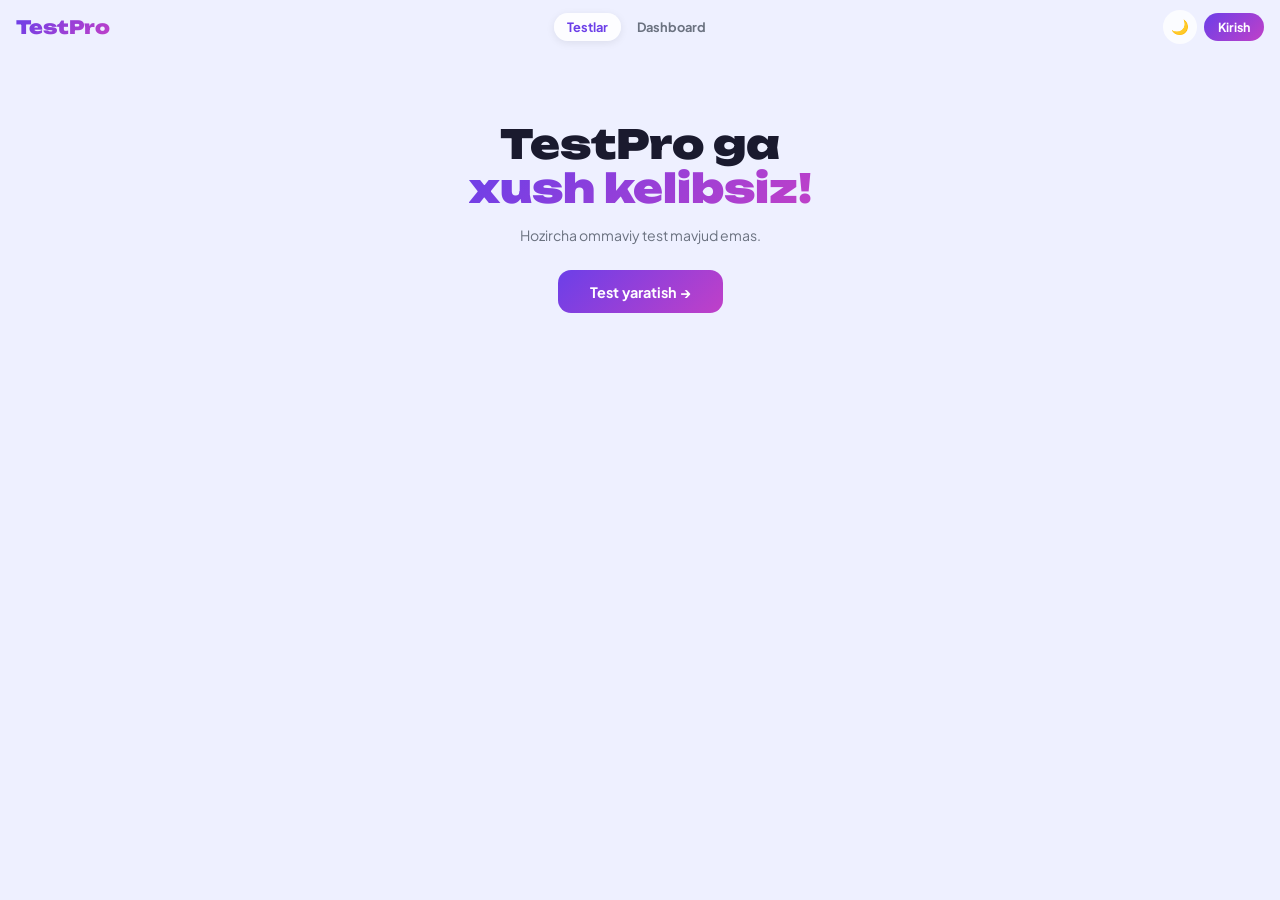
==== index.html @ 563b798b "Add files via upload" ====
<!DOCTYPE html>
<html lang="uz" data-theme="light">
<head>
<meta charset="UTF-8"/>
<meta name="viewport" content="width=device-width,initial-scale=1.0"/>
<title>TestPro</title>
<link href="https://fonts.googleapis.com/css2?family=Plus+Jakarta+Sans:wght@400;500;600;700;800&family=Unbounded:wght@700;800;900&display=swap" rel="stylesheet"/>
<style>
*{box-sizing:border-box;margin:0;padding:0;-webkit-tap-highlight-color:transparent}
html{scroll-behavior:smooth}
:root{--bg:#EEF0FF;--card:#fff;--text:#1a1a2e;--text2:#6b7280;--text3:#9ca3af;
  --acc:#6C3FE8;--acc2:#C040C8;--border:rgba(108,63,232,.1);
  --shadow:0 2px 12px rgba(108,63,232,.08)}
[data-theme=dark]{--bg:#0d0820;--card:#140d28;--text:#e8e0ff;--text2:#9ca3af;--text3:#6b7280;
  --border:rgba(108,63,232,.2);--shadow:0 2px 12px rgba(0,0,0,.3)}
body{font-family:'Plus Jakarta Sans',sans-serif;min-height:100vh;background:var(--bg);color:var(--text);overflow-x:hidden}

/* NAV */
.nav{position:fixed;top:0;left:0;right:0;height:54px;z-index:500;
  display:flex;align-items:center;justify-content:space-between;padding:0 1rem;
  background:var(--bg)}
.logo{font-family:'Unbounded',sans-serif;font-size:1.15rem;font-weight:900;cursor:pointer;
  background:linear-gradient(135deg,var(--acc),var(--acc2));
  -webkit-background-clip:text;-webkit-text-fill-color:transparent;background-clip:text}
.nav-mid{display:flex;align-items:center;gap:.2rem}
.ntab{padding:.4rem .82rem;border-radius:99px;font-size:.8rem;font-weight:700;
  cursor:pointer;border:none;font-family:inherit;background:transparent;
  color:var(--text2);transition:all .2s}
.ntab.on{background:rgba(255,255,255,.9);color:var(--acc);box-shadow:0 2px 8px rgba(0,0,0,.08)}
[data-theme=dark] .ntab.on{background:rgba(255,255,255,.1)}
.nav-r{display:flex;align-items:center;gap:.4rem}
.ibtn{width:34px;height:34px;border-radius:99px;border:none;cursor:pointer;font-size:.9rem;
  background:rgba(255,255,255,.8);display:flex;align-items:center;justify-content:center}
[data-theme=dark] .ibtn{background:rgba(255,255,255,.1)}
.lbtn{padding:.4rem .88rem;border-radius:99px;font-size:.78rem;font-weight:700;
  border:none;cursor:pointer;font-family:inherit;
  background:linear-gradient(135deg,var(--acc),var(--acc2));color:#fff}

/* PAGE */
.page{padding:66px 0 3rem}

/* GROUP */
.grp{margin-bottom:1.8rem}
.grp-hdr{display:flex;align-items:center;justify-content:space-between;padding:0 1rem;margin-bottom:.75rem}
.grp-l{display:flex;align-items:center;gap:.65rem}
.grp-icon{width:46px;height:46px;border-radius:14px;background:rgba(255,255,255,.9);
  box-shadow:0 2px 10px rgba(0,0,0,.07);
  display:flex;align-items:center;justify-content:center;font-size:1.55rem;flex-shrink:0}
[data-theme=dark] .grp-icon{background:rgba(255,255,255,.1)}
.grp-nm{font-size:.94rem;font-weight:800}
.grp-ct{font-size:.72rem;color:var(--text3);font-weight:600;margin-top:.05rem}
.see-all{font-size:.78rem;font-weight:700;color:var(--acc);cursor:pointer;border:none;background:none;font-family:inherit}

/* SCROLL */
.cards-row{display:flex;gap:.75rem;overflow-x:auto;padding:0 1rem .5rem;
  scroll-snap-type:x mandatory;-webkit-overflow-scrolling:touch}
.cards-row::-webkit-scrollbar{display:none}

/* CARD */
.card{min-width:175px;max-width:175px;flex-shrink:0;scroll-snap-align:start;
  background:var(--card);border-radius:18px;padding:.9rem;
  border:1.5px solid var(--border);box-shadow:var(--shadow);
  cursor:pointer;display:flex;flex-direction:column}
.card-icon{width:46px;height:46px;border-radius:13px;background:var(--bg);
  display:flex;align-items:center;justify-content:center;font-size:1.45rem;margin-bottom:.6rem}
.card-title{font-size:.85rem;font-weight:800;margin-bottom:.15rem;
  overflow:hidden;text-overflow:ellipsis;display:-webkit-box;
  -webkit-line-clamp:2;-webkit-box-orient:vertical;line-height:1.35}
.card-author{font-size:.68rem;color:var(--text3);margin-bottom:.45rem;
  overflow:hidden;text-overflow:ellipsis;white-space:nowrap}
.chips{display:flex;gap:.28rem;flex-wrap:wrap;margin-bottom:.6rem}
.ch{display:inline-flex;align-items:center;padding:.15rem .42rem;border-radius:99px;
  font-size:.64rem;font-weight:600;background:rgba(108,63,232,.07);color:var(--acc);
  border:1px solid rgba(108,63,232,.12)}
.card-btn{display:block;width:100%;padding:.6rem;border-radius:11px;border:none;
  cursor:pointer;background:linear-gradient(135deg,var(--acc),var(--acc2));color:#fff;
  font-family:inherit;font-size:.8rem;font-weight:700;margin-top:auto}

/* HERO */
.hero{text-align:center;padding:3.5rem 1.5rem}
.hero-h{font-family:'Unbounded',sans-serif;font-size:clamp(1.6rem,5vw,2.5rem);
  font-weight:900;line-height:1.1;margin-bottom:.85rem}
.hero-h span{background:linear-gradient(135deg,var(--acc),var(--acc2));
  -webkit-background-clip:text;-webkit-text-fill-color:transparent;background-clip:text}
.hero-p{font-size:.88rem;color:var(--text2);max-width:380px;margin:0 auto 1.5rem;line-height:1.6}
.hero-btn{padding:.78rem 2rem;border-radius:13px;border:none;cursor:pointer;
  background:linear-gradient(135deg,var(--acc),var(--acc2));color:#fff;
  font-family:inherit;font-size:.9rem;font-weight:700}

/* CTA */
.cta{margin:1rem 1rem 0;background:linear-gradient(135deg,var(--acc),var(--acc2));
  border-radius:20px;padding:1.5rem;text-align:center}
.cta-h{font-family:'Unbounded',sans-serif;font-size:1.05rem;font-weight:900;color:#fff;margin-bottom:.5rem}
.cta-p{font-size:.78rem;color:rgba(255,255,255,.82);margin-bottom:1rem}
.cta-btn{padding:.65rem 1.6rem;border-radius:11px;border:none;cursor:pointer;
  background:#fff;color:var(--acc);font-weight:800;font-size:.84rem;font-family:inherit}

/* LOADER */
.sp{width:28px;height:28px;border:3px solid rgba(108,63,232,.15);border-top-color:var(--acc);
  border-radius:50%;animation:spin .7s linear infinite;margin:2.5rem auto}
@keyframes spin{to{transform:rotate(360deg)}}
.err{text-align:center;padding:1.5rem;color:#ef4444;font-size:.82rem;line-height:1.6}
</style>
</head>
<body>

<nav class="nav">
  <div class="logo" onclick="goTo('index.html')">TestPro</div>
  <div class="nav-mid">
    <button class="ntab on">Testlar</button>
    <button class="ntab" onclick="goTo('dashboard.html')">Dashboard</button>
  </div>
  <div class="nav-r">
    <button class="ibtn" id="tbtn">🌙</button>
    <button class="lbtn" id="auth-btn" onclick="goTo('login.html')">Kirish</button>
  </div>
</nav>

<div class="page">
  <div id="content"><div class="sp"></div></div>
  <div class="cta" id="cta" style="display:none">
    <div class="cta-h">O'z testingizni yarating!</div>
    <p class="cta-p">Bir necha daqiqada professional test yarating va do'stlaringiz bilan ulashing</p>
    <button class="cta-btn" onclick="goTo('login.html')">Boshlash →</button>
  </div>
</div>

<script src="js/api.js"></script>
<script>
/* Theme */
const TH={
  get(){return localStorage.getItem('tp_theme')||(matchMedia('(prefers-color-scheme:dark)').matches?'dark':'light')},
  set(t){document.documentElement.setAttribute('data-theme',t);localStorage.setItem('tp_theme',t);
    const b=document.getElementById('tbtn');if(b)b.textContent=t==='dark'?'☀️':'🌙'},
  toggle(){this.set(this.get()==='dark'?'light':'dark')}
};
TH.set(TH.get());
document.getElementById('tbtn').onclick=()=>TH.toggle();

/* Auth */
AuthHelpers.getCurrentUser().then(u=>{
  if(u){const b=document.getElementById('auth-btn');b.textContent='Dashboard';b.onclick=()=>goTo('dashboard.html');}
}).catch(()=>{});

const ICON={
  'Ingliz tili':'🇬🇧','english':'🇬🇧',
  'Koreys tili':'🇰🇷','korean':'🇰🇷',
  'Rus tili':'🇷🇺','russian':'🇷🇺',
  'Turk tili':'🇹🇷','turkish':'🇹🇷',
  'Matematika':'🧮','math':'🧮',
  'IT':'💻','it':'💻',
  'Fan':'🔬','science':'🔬',
  'Din':'📖','religion':'📖',
  'Morphy':'♟️',
  'other':'📚'
};

function esc(s){return String(s||'').replace(/&/g,'&amp;').replace(/</g,'&lt;').replace(/>/g,'&gt;');}

(async()=>{
  const wrap = document.getElementById('content');
  try {
    const tests = await DB.getPublicTests();
    const pub = (tests||[]).filter(t => t.visibility === 'public');

    if(!pub.length){
      wrap.innerHTML = `<div class="hero">
        <div class="hero-h">TestPro ga<br/><span>xush kelibsiz!</span></div>
        <p class="hero-p">Hozircha ommaviy test mavjud emas.</p>
        <button class="hero-btn" onclick="goTo('login.html')">Test yaratish →</button>
      </div>`;
      return;
    }

    /* Kategoriya bo'yicha guruhlash */
    const grps = {};
    pub.forEach(t => {
      const k = t.category || t.subject || 'other';
      if(!grps[k]) grps[k] = [];
      grps[k].push(t);
    });

    wrap.innerHTML = '';

    Object.entries(grps).forEach(([subj, arr]) => {
      const icon = ICON[subj] || '📚';

      /* Guruh wrapper */
      const g = document.createElement('div');
      g.className = 'grp';

      /* Header */
      const hdr = document.createElement('div');
      hdr.className = 'grp-hdr';
      hdr.innerHTML = `
        <div class="grp-l">
          <div class="grp-icon">${icon}</div>
          <div>
            <div class="grp-nm">${esc(subj)}</div>
            <div class="grp-ct">${arr.length} ta test</div>
          </div>
        </div>`;
      g.appendChild(hdr);

      /* Cards row */
      const row = document.createElement('div');
      row.className = 'cards-row';

      arr.forEach(t => {
        const c = document.createElement('div');
        c.className = 'card';
        c.onclick = () => goTo('test.html?id=' + (t.id || t.test_id));
        c.innerHTML = `
          <div class="card-icon">${icon}</div>
          <div class="card-title">${esc(t.title)}</div>
          <div class="card-author">${esc(t.creator_name || t.authorName || 'Anonim')}</div>
          <div class="chips">
            <span class="ch">📝 ${t.question_count || 0}</span>
            <span class="ch">👁 ${t.solve_count || 0}</span>
            ${t.time_limit ? `<span class="ch">⏱ ${t.time_limit}daq</span>` : ''}
            ${t.avg_score ? `<span class="ch">⭐${Math.round(t.avg_score)}%</span>` : ''}
          </div>
          <button class="card-btn">Boshlash →</button>`;
        row.appendChild(c);
      });

      g.appendChild(row);
      wrap.appendChild(g);
    });

    document.getElementById('cta').style.display = 'block';

  } catch(e) {
    console.error(e);
    wrap.innerHTML = `<div class="err">❌ Xatolik: ${e.message}</div>`;
  }
})();
</script>
</body>
</html>
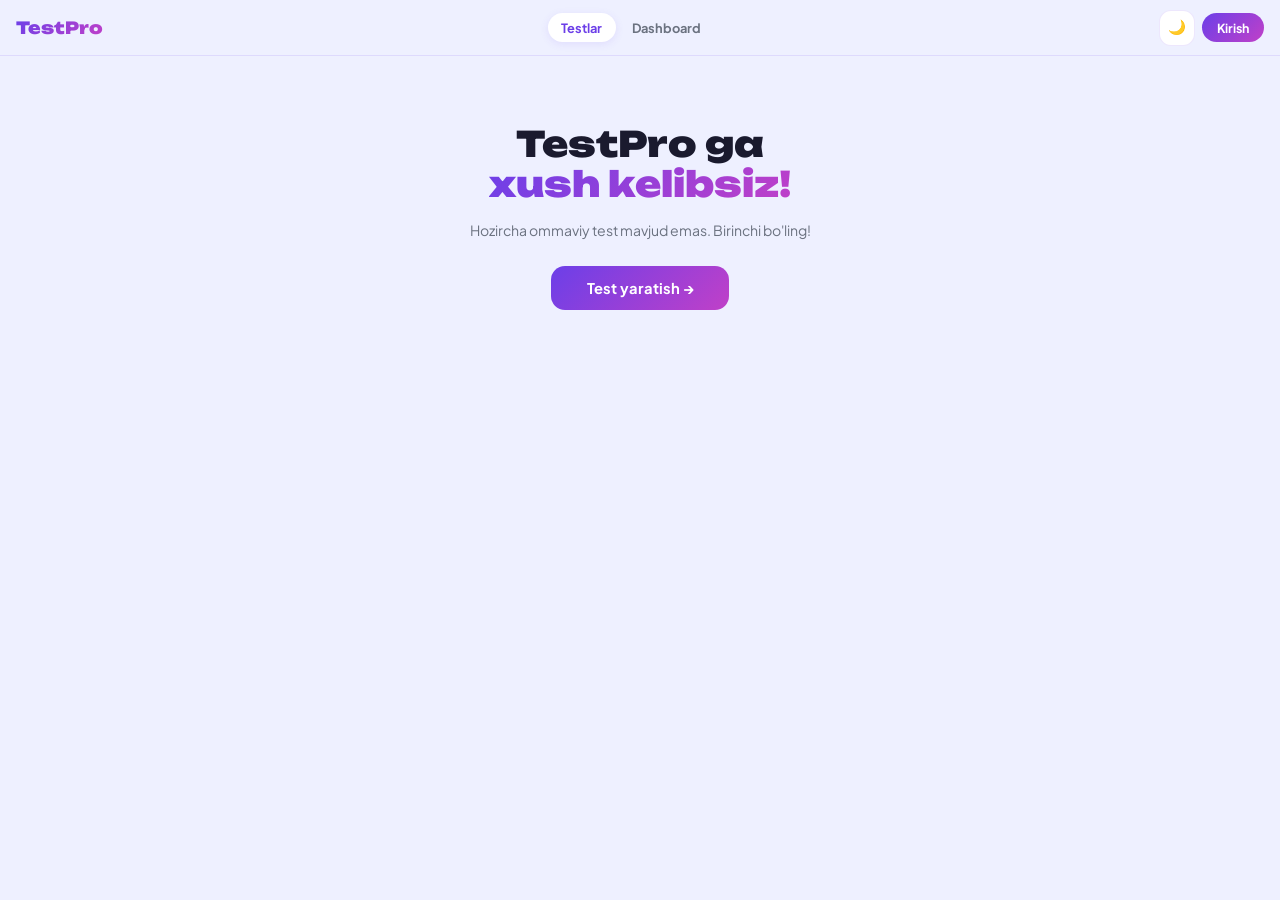
==== commit 9ffdb56f: "Add files via upload" ====
--- a/index.html
+++ b/index.html
@@ -8,98 +8,128 @@
 <style>
 *{box-sizing:border-box;margin:0;padding:0;-webkit-tap-highlight-color:transparent}
 html{scroll-behavior:smooth}
-:root{--bg:#EEF0FF;--card:#fff;--text:#1a1a2e;--text2:#6b7280;--text3:#9ca3af;
-  --acc:#6C3FE8;--acc2:#C040C8;--border:rgba(108,63,232,.1);
-  --shadow:0 2px 12px rgba(108,63,232,.08)}
-[data-theme=dark]{--bg:#0d0820;--card:#140d28;--text:#e8e0ff;--text2:#9ca3af;--text3:#6b7280;
-  --border:rgba(108,63,232,.2);--shadow:0 2px 12px rgba(0,0,0,.3)}
+:root{
+  --bg:#EEF0FF;--card:#fff;--text:#1a1a2e;--text2:#6b7280;--text3:#9ca3af;
+  --acc:#6C3FE8;--acc2:#C040C8;--border:rgba(108,63,232,.12);
+  --green:#059669;--red:#ef4444;
+  --shadow:0 4px 20px rgba(108,63,232,.07)
+}
+[data-theme=dark]{
+  --bg:#0d0820;--card:#140d28;--text:#e8e0ff;--text2:#9ca3af;--text3:#6b7280;
+  --border:rgba(108,63,232,.22);--shadow:0 4px 20px rgba(0,0,0,.3)
+}
 body{font-family:'Plus Jakarta Sans',sans-serif;min-height:100vh;background:var(--bg);color:var(--text);overflow-x:hidden}
 
 /* NAV */
-.nav{position:fixed;top:0;left:0;right:0;height:54px;z-index:500;
+.nav{position:fixed;top:0;left:0;right:0;height:56px;z-index:500;
   display:flex;align-items:center;justify-content:space-between;padding:0 1rem;
-  background:var(--bg)}
-.logo{font-family:'Unbounded',sans-serif;font-size:1.15rem;font-weight:900;cursor:pointer;
+  background:var(--bg);border-bottom:1px solid var(--border);backdrop-filter:blur(10px)}
+.logo{font-family:'Unbounded',sans-serif;font-size:1.05rem;font-weight:900;cursor:pointer;
   background:linear-gradient(135deg,var(--acc),var(--acc2));
   -webkit-background-clip:text;-webkit-text-fill-color:transparent;background-clip:text}
 .nav-mid{display:flex;align-items:center;gap:.2rem}
-.ntab{padding:.4rem .82rem;border-radius:99px;font-size:.8rem;font-weight:700;
+.ntab{padding:.38rem .82rem;border-radius:99px;font-size:.8rem;font-weight:700;
   cursor:pointer;border:none;font-family:inherit;background:transparent;
   color:var(--text2);transition:all .2s}
-.ntab.on{background:rgba(255,255,255,.9);color:var(--acc);box-shadow:0 2px 8px rgba(0,0,0,.08)}
-[data-theme=dark] .ntab.on{background:rgba(255,255,255,.1)}
+.ntab.on{background:var(--card);color:var(--acc);box-shadow:0 2px 8px rgba(108,63,232,.1)}
+[data-theme=dark] .ntab.on{background:rgba(255,255,255,.08)}
 .nav-r{display:flex;align-items:center;gap:.4rem}
-.ibtn{width:34px;height:34px;border-radius:99px;border:none;cursor:pointer;font-size:.9rem;
-  background:rgba(255,255,255,.8);display:flex;align-items:center;justify-content:center}
-[data-theme=dark] .ibtn{background:rgba(255,255,255,.1)}
-.lbtn{padding:.4rem .88rem;border-radius:99px;font-size:.78rem;font-weight:700;
+.ibtn{width:36px;height:36px;border-radius:12px;border:1.5px solid var(--border);cursor:pointer;
+  font-size:.9rem;background:var(--card);display:flex;align-items:center;justify-content:center;
+  color:var(--text);transition:all .2s}
+.ibtn:hover{border-color:rgba(108,63,232,.4);background:rgba(108,63,232,.05)}
+.lbtn{padding:.4rem .95rem;border-radius:99px;font-size:.78rem;font-weight:700;
   border:none;cursor:pointer;font-family:inherit;
-  background:linear-gradient(135deg,var(--acc),var(--acc2));color:#fff}
+  background:linear-gradient(135deg,var(--acc),var(--acc2));color:#fff;transition:all .2s}
+.lbtn:hover{transform:translateY(-1px);box-shadow:0 4px 14px rgba(108,63,232,.35)}
 
 /* PAGE */
-.page{padding:66px 0 3rem}
-
-/* GROUP */
-.grp{margin-bottom:1.8rem}
-.grp-hdr{display:flex;align-items:center;justify-content:space-between;padding:0 1rem;margin-bottom:.75rem}
+.page{padding:68px 0 3rem}
+
+/* SUBJECT GROUP */
+.grp{margin-bottom:2rem}
+.grp-hdr{display:flex;align-items:center;justify-content:space-between;padding:0 1rem;margin-bottom:.85rem}
 .grp-l{display:flex;align-items:center;gap:.65rem}
-.grp-icon{width:46px;height:46px;border-radius:14px;background:rgba(255,255,255,.9);
-  box-shadow:0 2px 10px rgba(0,0,0,.07);
-  display:flex;align-items:center;justify-content:center;font-size:1.55rem;flex-shrink:0}
-[data-theme=dark] .grp-icon{background:rgba(255,255,255,.1)}
-.grp-nm{font-size:.94rem;font-weight:800}
+.grp-icon{width:46px;height:46px;border-radius:14px;background:var(--card);
+  box-shadow:var(--shadow);border:1px solid var(--border);
+  display:flex;align-items:center;justify-content:center;font-size:1.5rem;flex-shrink:0}
+.grp-nm{font-size:.95rem;font-weight:800;color:var(--text)}
 .grp-ct{font-size:.72rem;color:var(--text3);font-weight:600;margin-top:.05rem}
-.see-all{font-size:.78rem;font-weight:700;color:var(--acc);cursor:pointer;border:none;background:none;font-family:inherit}
+.see-all{font-size:.78rem;font-weight:700;color:var(--acc);cursor:pointer;border:none;
+  background:rgba(108,63,232,.07);border-radius:99px;padding:.32rem .75rem;
+  font-family:inherit;white-space:nowrap;border:1px solid rgba(108,63,232,.14);transition:all .2s}
+.see-all:hover{background:rgba(108,63,232,.14)}
 
 /* SCROLL */
-.cards-row{display:flex;gap:.75rem;overflow-x:auto;padding:0 1rem .5rem;
+.scroll{display:flex;gap:.75rem;overflow-x:auto;padding:0 1rem .75rem;
   scroll-snap-type:x mandatory;-webkit-overflow-scrolling:touch}
-.cards-row::-webkit-scrollbar{display:none}
+.scroll::-webkit-scrollbar{display:none}
 
 /* CARD */
-.card{min-width:175px;max-width:175px;flex-shrink:0;scroll-snap-align:start;
-  background:var(--card);border-radius:18px;padding:.9rem;
-  border:1.5px solid var(--border);box-shadow:var(--shadow);
-  cursor:pointer;display:flex;flex-direction:column}
-.card-icon{width:46px;height:46px;border-radius:13px;background:var(--bg);
-  display:flex;align-items:center;justify-content:center;font-size:1.45rem;margin-bottom:.6rem}
-.card-title{font-size:.85rem;font-weight:800;margin-bottom:.15rem;
+.card{min-width:172px;max-width:172px;flex-shrink:0;scroll-snap-align:start;
+  background:var(--card);border-radius:20px;padding:1rem;
+  border:1px solid var(--border);box-shadow:var(--shadow);
+  cursor:pointer;transition:transform .2s,box-shadow .2s;display:flex;flex-direction:column}
+.card:hover{transform:translateY(-3px);box-shadow:0 10px 28px rgba(108,63,232,.15)}
+.card-icon{width:44px;height:44px;border-radius:12px;background:rgba(108,63,232,.08);
+  display:flex;align-items:center;justify-content:center;font-size:1.4rem;margin-bottom:.65rem}
+.card-title{font-size:.86rem;font-weight:800;color:var(--text);margin-bottom:.15rem;
   overflow:hidden;text-overflow:ellipsis;display:-webkit-box;
-  -webkit-line-clamp:2;-webkit-box-orient:vertical;line-height:1.35}
-.card-author{font-size:.68rem;color:var(--text3);margin-bottom:.45rem;
+  -webkit-line-clamp:2;-webkit-box-orient:vertical;line-height:1.4;flex:1}
+.card-author{font-size:.68rem;color:var(--text3);margin-bottom:.5rem;
   overflow:hidden;text-overflow:ellipsis;white-space:nowrap}
-.chips{display:flex;gap:.28rem;flex-wrap:wrap;margin-bottom:.6rem}
-.ch{display:inline-flex;align-items:center;padding:.15rem .42rem;border-radius:99px;
-  font-size:.64rem;font-weight:600;background:rgba(108,63,232,.07);color:var(--acc);
-  border:1px solid rgba(108,63,232,.12)}
-.card-btn{display:block;width:100%;padding:.6rem;border-radius:11px;border:none;
+.chips{display:flex;gap:.28rem;flex-wrap:wrap;margin-bottom:.65rem}
+.ch{display:inline-flex;align-items:center;gap:.22rem;padding:.22rem .48rem;border-radius:99px;
+  font-size:.66rem;font-weight:700;background:rgba(108,63,232,.08);color:var(--acc);
+  border:1px solid rgba(108,63,232,.14)}
+.card-btn{display:block;width:100%;padding:.62rem;border-radius:12px;border:none;
   cursor:pointer;background:linear-gradient(135deg,var(--acc),var(--acc2));color:#fff;
-  font-family:inherit;font-size:.8rem;font-weight:700;margin-top:auto}
+  font-family:inherit;font-size:.82rem;font-weight:700;text-align:center;
+  transition:all .2s;margin-top:auto}
+.card-btn:hover{box-shadow:0 4px 14px rgba(108,63,232,.35)}
 
 /* HERO */
 .hero{text-align:center;padding:3.5rem 1.5rem}
-.hero-h{font-family:'Unbounded',sans-serif;font-size:clamp(1.6rem,5vw,2.5rem);
-  font-weight:900;line-height:1.1;margin-bottom:.85rem}
+.hero-h{font-family:'Unbounded',sans-serif;font-size:clamp(1.5rem,5vw,2.2rem);
+  font-weight:900;line-height:1.15;margin-bottom:.85rem}
 .hero-h span{background:linear-gradient(135deg,var(--acc),var(--acc2));
   -webkit-background-clip:text;-webkit-text-fill-color:transparent;background-clip:text}
-.hero-p{font-size:.88rem;color:var(--text2);max-width:380px;margin:0 auto 1.5rem;line-height:1.6}
-.hero-btn{padding:.78rem 2rem;border-radius:13px;border:none;cursor:pointer;
+.hero-p{font-size:.88rem;color:var(--text2);max-width:360px;margin:0 auto 1.5rem;line-height:1.65}
+.hero-btn{padding:.82rem 2.2rem;border-radius:14px;border:none;cursor:pointer;
   background:linear-gradient(135deg,var(--acc),var(--acc2));color:#fff;
-  font-family:inherit;font-size:.9rem;font-weight:700}
-
-/* CTA */
-.cta{margin:1rem 1rem 0;background:linear-gradient(135deg,var(--acc),var(--acc2));
+  font-family:inherit;font-size:.92rem;font-weight:700;transition:all .22s}
+.hero-btn:hover{transform:translateY(-2px);box-shadow:0 8px 24px rgba(108,63,232,.35)}
+
+/* CTA BANNER */
+.cta{margin:0 1rem 1rem;background:linear-gradient(135deg,var(--acc),var(--acc2));
   border-radius:20px;padding:1.5rem;text-align:center}
-.cta-h{font-family:'Unbounded',sans-serif;font-size:1.05rem;font-weight:900;color:#fff;margin-bottom:.5rem}
-.cta-p{font-size:.78rem;color:rgba(255,255,255,.82);margin-bottom:1rem}
-.cta-btn{padding:.65rem 1.6rem;border-radius:11px;border:none;cursor:pointer;
-  background:#fff;color:var(--acc);font-weight:800;font-size:.84rem;font-family:inherit}
+.cta-h{font-family:'Unbounded',sans-serif;font-size:1rem;font-weight:900;color:#fff;margin-bottom:.45rem}
+.cta-p{font-size:.78rem;color:rgba(255,255,255,.82);margin-bottom:1rem;line-height:1.55}
+.cta-btn{padding:.65rem 1.75rem;border-radius:11px;border:none;cursor:pointer;
+  background:#fff;color:var(--acc);font-weight:800;font-size:.85rem;font-family:inherit;transition:all .2s}
+.cta-btn:hover{transform:translateY(-1px);box-shadow:0 5px 16px rgba(0,0,0,.2)}
+
+/* ALL TESTS VIEW */
+.all-wrap{padding:0 1rem}
+.all-hdr{display:flex;align-items:center;gap:.75rem;margin-bottom:1.25rem}
+.back-btn{width:36px;height:36px;border-radius:12px;border:1.5px solid var(--border);
+  cursor:pointer;background:var(--card);display:flex;align-items:center;justify-content:center;
+  font-size:1rem;color:var(--text);flex-shrink:0;transition:all .2s}
+.back-btn:hover{border-color:rgba(108,63,232,.4);color:var(--acc)}
+.all-title{font-family:'Unbounded',sans-serif;font-size:.95rem;font-weight:900}
+.all-grid{display:grid;grid-template-columns:1fr 1fr;gap:.75rem}
+@media(min-width:480px){.all-grid{grid-template-columns:repeat(3,1fr)}}
+.all-card{background:var(--card);border-radius:18px;padding:.95rem;
+  border:1px solid var(--border);box-shadow:var(--shadow);
+  cursor:pointer;transition:transform .2s,box-shadow .2s;display:flex;flex-direction:column}
+.all-card:hover{transform:translateY(-3px);box-shadow:0 10px 28px rgba(108,63,232,.15)}
 
 /* LOADER */
-.sp{width:28px;height:28px;border:3px solid rgba(108,63,232,.15);border-top-color:var(--acc);
-  border-radius:50%;animation:spin .7s linear infinite;margin:2.5rem auto}
+.sp{width:36px;height:36px;border:3px solid rgba(108,63,232,.15);border-top-color:var(--acc);
+  border-radius:50%;animation:spin .7s linear infinite;margin:3rem auto}
 @keyframes spin{to{transform:rotate(360deg)}}
-.err{text-align:center;padding:1.5rem;color:#ef4444;font-size:.82rem;line-height:1.6}
+.emp{text-align:center;padding:2.5rem 1rem;color:var(--text3);font-size:.85rem}
+.err{text-align:center;padding:2rem;color:var(--red);font-size:.85rem}
 </style>
 </head>
 <body>
@@ -121,7 +151,7 @@
   <div class="cta" id="cta" style="display:none">
     <div class="cta-h">O'z testingizni yarating!</div>
     <p class="cta-p">Bir necha daqiqada professional test yarating va do'stlaringiz bilan ulashing</p>
-    <button class="cta-btn" onclick="goTo('login.html')">Boshlash →</button>
+    <button class="cta-btn" onclick="goTo('create.html')">✏️ Test yaratish →</button>
   </div>
 </div>
 
@@ -142,99 +172,140 @@
   if(u){const b=document.getElementById('auth-btn');b.textContent='Dashboard';b.onclick=()=>goTo('dashboard.html');}
 }).catch(()=>{});
 
+/* Fan + emoji xaritasi — "other" uchun 📚 */
 const ICON={
-  'Ingliz tili':'🇬🇧','english':'🇬🇧',
-  'Koreys tili':'🇰🇷','korean':'🇰🇷',
-  'Rus tili':'🇷🇺','russian':'🇷🇺',
-  'Turk tili':'🇹🇷','turkish':'🇹🇷',
-  'Matematika':'🧮','math':'🧮',
-  'IT':'💻','it':'💻',
-  'Fan':'🔬','science':'🔬',
-  'Din':'📖','religion':'📖',
-  'Morphy':'♟️',
-  'other':'📚'
+  english:'🇬🇧',arabic:'🕌',russian:'🇷🇺',turkish:'🇹🇷',
+  math:'🧮',it:'💻',science:'🔬',religion:'📖',
+  uzbek:'🇺🇿',german:'🇩🇪',french:'🇫🇷',chinese:'🇨🇳',
+  history:'🏛️',geography:'🗺️',biology:'🧬',chemistry:'⚗️',
+  physics:'⚡',law:'⚖️',economics:'💹',literature:'✍️',
+  sport:'⚽',music:'🎵',art:'🎨',medicine:'🩺',other:'📚'
 };
-
-function esc(s){return String(s||'').replace(/&/g,'&amp;').replace(/</g,'&lt;').replace(/>/g,'&gt;');}
-
+function getIcon(subj){
+  if(!subj) return '📚';
+  const k=subj.toLowerCase().replace(/\s+/g,'-');
+  return ICON[k] || ICON[Object.keys(ICON).find(key=>k.includes(key))||'other'] || '📚';
+}
+
+/* State */
+let allPublic=[];
+let currentView='home'; // 'home' | 'subject:{key}'
+
+/* Load */
 (async()=>{
-  const wrap = document.getElementById('content');
-  try {
-    const tests = await DB.getPublicTests();
-    const pub = (tests||[]).filter(t => t.visibility === 'public');
-
-    if(!pub.length){
-      wrap.innerHTML = `<div class="hero">
+  const wrap=document.getElementById('content');
+  try{
+    const tests=await DB.getPublicTests();
+    allPublic=tests.filter(t=>t.visibility==='public'||!t.visibility);
+
+    if(!allPublic.length){
+      wrap.innerHTML=`<div class="hero">
         <div class="hero-h">TestPro ga<br/><span>xush kelibsiz!</span></div>
-        <p class="hero-p">Hozircha ommaviy test mavjud emas.</p>
+        <p class="hero-p">Hozircha ommaviy test mavjud emas. Birinchi bo'ling!</p>
         <button class="hero-btn" onclick="goTo('login.html')">Test yaratish →</button>
       </div>`;
       return;
     }
 
-    /* Kategoriya bo'yicha guruhlash */
-    const grps = {};
-    pub.forEach(t => {
-      const k = t.category || t.subject || 'other';
-      if(!grps[k]) grps[k] = [];
-      grps[k].push(t);
-    });
-
-    wrap.innerHTML = '';
-
-    Object.entries(grps).forEach(([subj, arr]) => {
-      const icon = ICON[subj] || '📚';
-
-      /* Guruh wrapper */
-      const g = document.createElement('div');
-      g.className = 'grp';
-
-      /* Header */
-      const hdr = document.createElement('div');
-      hdr.className = 'grp-hdr';
-      hdr.innerHTML = `
+    renderHome();
+    document.getElementById('cta').style.display='block';
+  }catch(e){
+    console.error(e);
+    wrap.innerHTML=`<div class="err">❌ Yuklanmadi: ${e.message}</div>`;
+  }
+})();
+
+function renderHome(){
+  currentView='home';
+  const wrap=document.getElementById('content');
+  wrap.innerHTML='';
+
+  /* Fanlarga ajrat */
+  const grps={};
+  allPublic.forEach(t=>{
+    const k=(t.subject||t.category||'other').toLowerCase().replace(/\s+/g,'-');
+    if(!grps[k])grps[k]=[];grps[k].push(t);
+  });
+
+  Object.entries(grps).forEach(([subj,arr])=>{
+    const sub=getSubject(subj);
+    const icon=getIcon(subj);
+    const label=sub.label||subj;
+
+    const g=document.createElement('div');
+    g.className='grp';
+    g.innerHTML=`
+      <div class="grp-hdr">
         <div class="grp-l">
           <div class="grp-icon">${icon}</div>
           <div>
-            <div class="grp-nm">${esc(subj)}</div>
+            <div class="grp-nm">${esc(label)}</div>
             <div class="grp-ct">${arr.length} ta test</div>
           </div>
-        </div>`;
-      g.appendChild(hdr);
-
-      /* Cards row */
-      const row = document.createElement('div');
-      row.className = 'cards-row';
-
-      arr.forEach(t => {
-        const c = document.createElement('div');
-        c.className = 'card';
-        c.onclick = () => goTo('test.html?id=' + (t.id || t.test_id));
-        c.innerHTML = `
-          <div class="card-icon">${icon}</div>
-          <div class="card-title">${esc(t.title)}</div>
-          <div class="card-author">${esc(t.creator_name || t.authorName || 'Anonim')}</div>
-          <div class="chips">
-            <span class="ch">📝 ${t.question_count || 0}</span>
-            <span class="ch">👁 ${t.solve_count || 0}</span>
-            ${t.time_limit ? `<span class="ch">⏱ ${t.time_limit}daq</span>` : ''}
-            ${t.avg_score ? `<span class="ch">⭐${Math.round(t.avg_score)}%</span>` : ''}
-          </div>
-          <button class="card-btn">Boshlash →</button>`;
-        row.appendChild(c);
-      });
-
-      g.appendChild(row);
-      wrap.appendChild(g);
+        </div>
+        <button class="see-all" onclick="renderSubject('${subj}')">Barchasini ko'rish →</button>
+      </div>
+      <div class="scroll" id="sc-${subj}"></div>`;
+
+    const scroll=g.querySelector(`#sc-${subj}`);
+    arr.slice(0,8).forEach(t=>{
+      const c=document.createElement('div');
+      c.className='card';
+      c.onclick=()=>goTo('test.html?id='+(t.id||t.test_id));
+      c.innerHTML=`
+        <div class="card-icon">${icon}</div>
+        <div class="card-title">${esc(t.title)}</div>
+        <div class="card-author">${esc(t.creator_name||t.authorName||'Anonim')}</div>
+        <div class="chips">
+          <span class="ch">📝 ${t.question_count||t.questionCount||0}</span>
+          ${t.solve_count?`<span class="ch">👁 ${t.solve_count}</span>`:''}
+          ${(t.time_limit||t.timeLimit)?`<span class="ch">⏱ ${t.time_limit||t.timeLimit}daq</span>`:''}
+          ${t.avg_score?`<span class="ch">⭐${Math.round(t.avg_score)}%</span>`:''}
+        </div>
+        <button class="card-btn">Boshlash →</button>`;
+      scroll.appendChild(c);
     });
-
-    document.getElementById('cta').style.display = 'block';
-
-  } catch(e) {
-    console.error(e);
-    wrap.innerHTML = `<div class="err">❌ Xatolik: ${e.message}</div>`;
-  }
-})();
+    wrap.appendChild(g);
+  });
+}
+
+function renderSubject(subj){
+  currentView='subject:'+subj;
+  const wrap=document.getElementById('content');
+  const arr=allPublic.filter(t=>(t.subject||t.category||'other').toLowerCase().replace(/\s+/g,'-')===subj);
+  const sub=getSubject(subj);
+  const icon=getIcon(subj);
+  const label=sub.label||subj;
+
+  wrap.innerHTML=`
+    <div class="all-wrap">
+      <div class="all-hdr">
+        <button class="back-btn" onclick="renderHome()">←</button>
+        <div class="grp-icon">${icon}</div>
+        <div>
+          <div class="all-title">${esc(label)}</div>
+          <div style="font-size:.72rem;color:var(--text3);font-weight:600">${arr.length} ta test</div>
+        </div>
+      </div>
+      <div class="all-grid" id="all-grid"></div>
+    </div>`;
+
+  const grid=wrap.querySelector('#all-grid');
+  arr.forEach(t=>{
+    const c=document.createElement('div');
+    c.className='all-card';
+    c.onclick=()=>goTo('test.html?id='+(t.id||t.test_id));
+    c.innerHTML=`
+      <div class="card-icon" style="margin-bottom:.55rem">${icon}</div>
+      <div class="card-title">${esc(t.title)}</div>
+      <div class="card-author">${esc(t.creator_name||t.authorName||'Anonim')}</div>
+      <div class="chips" style="margin-top:auto;padding-top:.4rem">
+        <span class="ch">📝 ${t.question_count||t.questionCount||0}</span>
+        ${(t.time_limit||t.timeLimit)?`<span class="ch">⏱ ${t.time_limit||t.timeLimit}daq</span>`:''}
+      </div>`;
+    grid.appendChild(c);
+  });
+}
 </script>
 </body>
 </html>
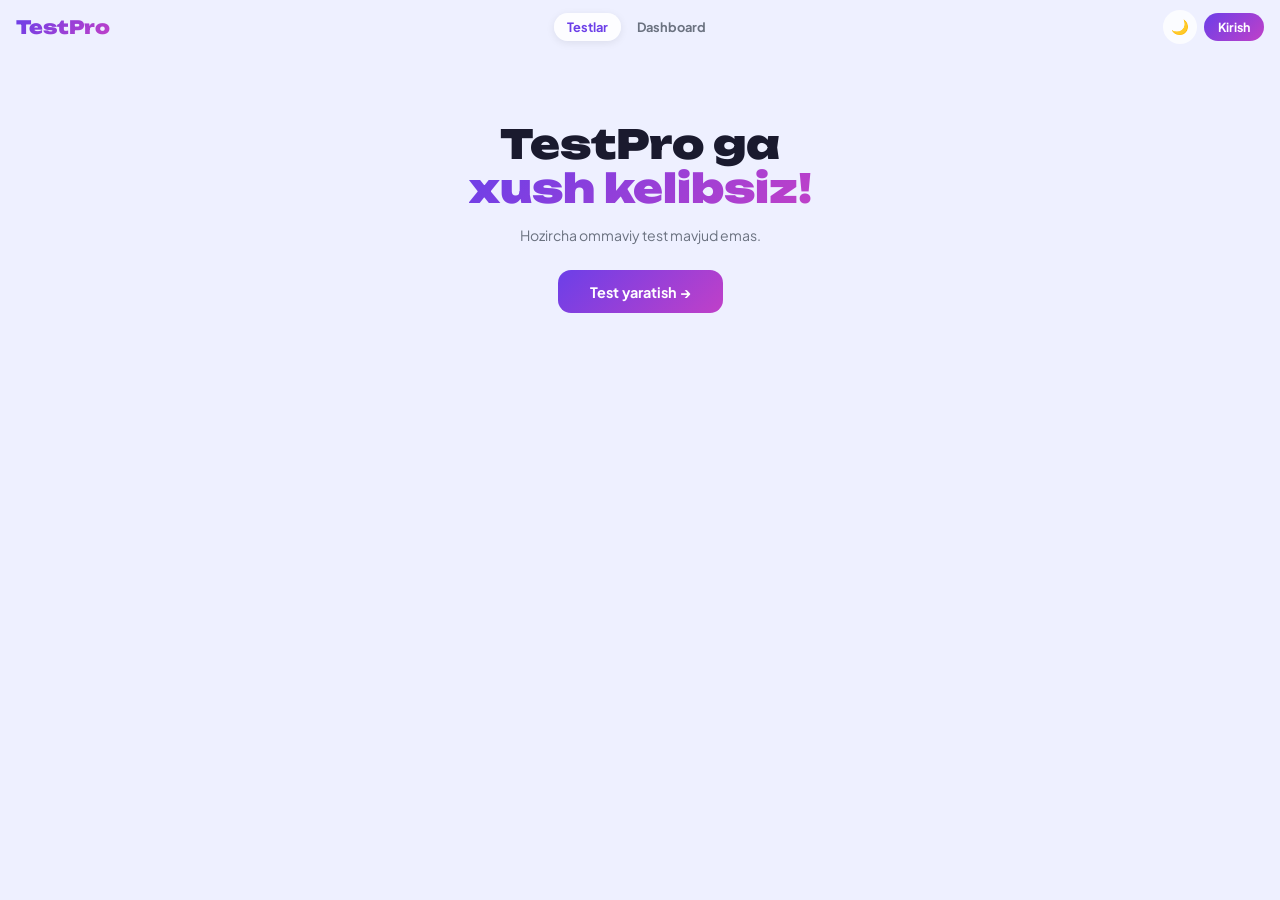
==== commit 6e5c4fa0: "Add files via upload" ====
--- a/index.html
+++ b/index.html
@@ -8,128 +8,98 @@
 <style>
 *{box-sizing:border-box;margin:0;padding:0;-webkit-tap-highlight-color:transparent}
 html{scroll-behavior:smooth}
-:root{
-  --bg:#EEF0FF;--card:#fff;--text:#1a1a2e;--text2:#6b7280;--text3:#9ca3af;
-  --acc:#6C3FE8;--acc2:#C040C8;--border:rgba(108,63,232,.12);
-  --green:#059669;--red:#ef4444;
-  --shadow:0 4px 20px rgba(108,63,232,.07)
-}
-[data-theme=dark]{
-  --bg:#0d0820;--card:#140d28;--text:#e8e0ff;--text2:#9ca3af;--text3:#6b7280;
-  --border:rgba(108,63,232,.22);--shadow:0 4px 20px rgba(0,0,0,.3)
-}
+:root{--bg:#EEF0FF;--card:#fff;--text:#1a1a2e;--text2:#6b7280;--text3:#9ca3af;
+  --acc:#6C3FE8;--acc2:#C040C8;--border:rgba(108,63,232,.1);
+  --shadow:0 2px 12px rgba(108,63,232,.08)}
+[data-theme=dark]{--bg:#0d0820;--card:#140d28;--text:#e8e0ff;--text2:#9ca3af;--text3:#6b7280;
+  --border:rgba(108,63,232,.2);--shadow:0 2px 12px rgba(0,0,0,.3)}
 body{font-family:'Plus Jakarta Sans',sans-serif;min-height:100vh;background:var(--bg);color:var(--text);overflow-x:hidden}
 
 /* NAV */
-.nav{position:fixed;top:0;left:0;right:0;height:56px;z-index:500;
+.nav{position:fixed;top:0;left:0;right:0;height:54px;z-index:500;
   display:flex;align-items:center;justify-content:space-between;padding:0 1rem;
-  background:var(--bg);border-bottom:1px solid var(--border);backdrop-filter:blur(10px)}
-.logo{font-family:'Unbounded',sans-serif;font-size:1.05rem;font-weight:900;cursor:pointer;
+  background:var(--bg)}
+.logo{font-family:'Unbounded',sans-serif;font-size:1.15rem;font-weight:900;cursor:pointer;
   background:linear-gradient(135deg,var(--acc),var(--acc2));
   -webkit-background-clip:text;-webkit-text-fill-color:transparent;background-clip:text}
 .nav-mid{display:flex;align-items:center;gap:.2rem}
-.ntab{padding:.38rem .82rem;border-radius:99px;font-size:.8rem;font-weight:700;
+.ntab{padding:.4rem .82rem;border-radius:99px;font-size:.8rem;font-weight:700;
   cursor:pointer;border:none;font-family:inherit;background:transparent;
   color:var(--text2);transition:all .2s}
-.ntab.on{background:var(--card);color:var(--acc);box-shadow:0 2px 8px rgba(108,63,232,.1)}
-[data-theme=dark] .ntab.on{background:rgba(255,255,255,.08)}
+.ntab.on{background:rgba(255,255,255,.9);color:var(--acc);box-shadow:0 2px 8px rgba(0,0,0,.08)}
+[data-theme=dark] .ntab.on{background:rgba(255,255,255,.1)}
 .nav-r{display:flex;align-items:center;gap:.4rem}
-.ibtn{width:36px;height:36px;border-radius:12px;border:1.5px solid var(--border);cursor:pointer;
-  font-size:.9rem;background:var(--card);display:flex;align-items:center;justify-content:center;
-  color:var(--text);transition:all .2s}
-.ibtn:hover{border-color:rgba(108,63,232,.4);background:rgba(108,63,232,.05)}
-.lbtn{padding:.4rem .95rem;border-radius:99px;font-size:.78rem;font-weight:700;
+.ibtn{width:34px;height:34px;border-radius:99px;border:none;cursor:pointer;font-size:.9rem;
+  background:rgba(255,255,255,.8);display:flex;align-items:center;justify-content:center}
+[data-theme=dark] .ibtn{background:rgba(255,255,255,.1)}
+.lbtn{padding:.4rem .88rem;border-radius:99px;font-size:.78rem;font-weight:700;
   border:none;cursor:pointer;font-family:inherit;
-  background:linear-gradient(135deg,var(--acc),var(--acc2));color:#fff;transition:all .2s}
-.lbtn:hover{transform:translateY(-1px);box-shadow:0 4px 14px rgba(108,63,232,.35)}
+  background:linear-gradient(135deg,var(--acc),var(--acc2));color:#fff}
 
 /* PAGE */
-.page{padding:68px 0 3rem}
-
-/* SUBJECT GROUP */
-.grp{margin-bottom:2rem}
-.grp-hdr{display:flex;align-items:center;justify-content:space-between;padding:0 1rem;margin-bottom:.85rem}
+.page{padding:66px 0 3rem}
+
+/* GROUP */
+.grp{margin-bottom:1.8rem}
+.grp-hdr{display:flex;align-items:center;justify-content:space-between;padding:0 1rem;margin-bottom:.75rem}
 .grp-l{display:flex;align-items:center;gap:.65rem}
-.grp-icon{width:46px;height:46px;border-radius:14px;background:var(--card);
-  box-shadow:var(--shadow);border:1px solid var(--border);
-  display:flex;align-items:center;justify-content:center;font-size:1.5rem;flex-shrink:0}
-.grp-nm{font-size:.95rem;font-weight:800;color:var(--text)}
+.grp-icon{width:46px;height:46px;border-radius:14px;background:rgba(255,255,255,.9);
+  box-shadow:0 2px 10px rgba(0,0,0,.07);
+  display:flex;align-items:center;justify-content:center;font-size:1.55rem;flex-shrink:0}
+[data-theme=dark] .grp-icon{background:rgba(255,255,255,.1)}
+.grp-nm{font-size:.94rem;font-weight:800}
 .grp-ct{font-size:.72rem;color:var(--text3);font-weight:600;margin-top:.05rem}
-.see-all{font-size:.78rem;font-weight:700;color:var(--acc);cursor:pointer;border:none;
-  background:rgba(108,63,232,.07);border-radius:99px;padding:.32rem .75rem;
-  font-family:inherit;white-space:nowrap;border:1px solid rgba(108,63,232,.14);transition:all .2s}
-.see-all:hover{background:rgba(108,63,232,.14)}
+.see-all{font-size:.78rem;font-weight:700;color:var(--acc);cursor:pointer;border:none;background:none;font-family:inherit}
 
 /* SCROLL */
-.scroll{display:flex;gap:.75rem;overflow-x:auto;padding:0 1rem .75rem;
+.cards-row{display:flex;gap:.75rem;overflow-x:auto;padding:0 1rem .5rem;
   scroll-snap-type:x mandatory;-webkit-overflow-scrolling:touch}
-.scroll::-webkit-scrollbar{display:none}
+.cards-row::-webkit-scrollbar{display:none}
 
 /* CARD */
-.card{min-width:172px;max-width:172px;flex-shrink:0;scroll-snap-align:start;
-  background:var(--card);border-radius:20px;padding:1rem;
-  border:1px solid var(--border);box-shadow:var(--shadow);
-  cursor:pointer;transition:transform .2s,box-shadow .2s;display:flex;flex-direction:column}
-.card:hover{transform:translateY(-3px);box-shadow:0 10px 28px rgba(108,63,232,.15)}
-.card-icon{width:44px;height:44px;border-radius:12px;background:rgba(108,63,232,.08);
-  display:flex;align-items:center;justify-content:center;font-size:1.4rem;margin-bottom:.65rem}
-.card-title{font-size:.86rem;font-weight:800;color:var(--text);margin-bottom:.15rem;
+.card{min-width:175px;max-width:175px;flex-shrink:0;scroll-snap-align:start;
+  background:var(--card);border-radius:18px;padding:.9rem;
+  border:1.5px solid var(--border);box-shadow:var(--shadow);
+  cursor:pointer;display:flex;flex-direction:column}
+.card-icon{width:46px;height:46px;border-radius:13px;background:var(--bg);
+  display:flex;align-items:center;justify-content:center;font-size:1.45rem;margin-bottom:.6rem}
+.card-title{font-size:.85rem;font-weight:800;margin-bottom:.15rem;
   overflow:hidden;text-overflow:ellipsis;display:-webkit-box;
-  -webkit-line-clamp:2;-webkit-box-orient:vertical;line-height:1.4;flex:1}
-.card-author{font-size:.68rem;color:var(--text3);margin-bottom:.5rem;
+  -webkit-line-clamp:2;-webkit-box-orient:vertical;line-height:1.35}
+.card-author{font-size:.68rem;color:var(--text3);margin-bottom:.45rem;
   overflow:hidden;text-overflow:ellipsis;white-space:nowrap}
-.chips{display:flex;gap:.28rem;flex-wrap:wrap;margin-bottom:.65rem}
-.ch{display:inline-flex;align-items:center;gap:.22rem;padding:.22rem .48rem;border-radius:99px;
-  font-size:.66rem;font-weight:700;background:rgba(108,63,232,.08);color:var(--acc);
-  border:1px solid rgba(108,63,232,.14)}
-.card-btn{display:block;width:100%;padding:.62rem;border-radius:12px;border:none;
+.chips{display:flex;gap:.28rem;flex-wrap:wrap;margin-bottom:.6rem}
+.ch{display:inline-flex;align-items:center;padding:.15rem .42rem;border-radius:99px;
+  font-size:.64rem;font-weight:600;background:rgba(108,63,232,.07);color:var(--acc);
+  border:1px solid rgba(108,63,232,.12)}
+.card-btn{display:block;width:100%;padding:.6rem;border-radius:11px;border:none;
   cursor:pointer;background:linear-gradient(135deg,var(--acc),var(--acc2));color:#fff;
-  font-family:inherit;font-size:.82rem;font-weight:700;text-align:center;
-  transition:all .2s;margin-top:auto}
-.card-btn:hover{box-shadow:0 4px 14px rgba(108,63,232,.35)}
+  font-family:inherit;font-size:.8rem;font-weight:700;margin-top:auto}
 
 /* HERO */
 .hero{text-align:center;padding:3.5rem 1.5rem}
-.hero-h{font-family:'Unbounded',sans-serif;font-size:clamp(1.5rem,5vw,2.2rem);
-  font-weight:900;line-height:1.15;margin-bottom:.85rem}
+.hero-h{font-family:'Unbounded',sans-serif;font-size:clamp(1.6rem,5vw,2.5rem);
+  font-weight:900;line-height:1.1;margin-bottom:.85rem}
 .hero-h span{background:linear-gradient(135deg,var(--acc),var(--acc2));
   -webkit-background-clip:text;-webkit-text-fill-color:transparent;background-clip:text}
-.hero-p{font-size:.88rem;color:var(--text2);max-width:360px;margin:0 auto 1.5rem;line-height:1.65}
-.hero-btn{padding:.82rem 2.2rem;border-radius:14px;border:none;cursor:pointer;
+.hero-p{font-size:.88rem;color:var(--text2);max-width:380px;margin:0 auto 1.5rem;line-height:1.6}
+.hero-btn{padding:.78rem 2rem;border-radius:13px;border:none;cursor:pointer;
   background:linear-gradient(135deg,var(--acc),var(--acc2));color:#fff;
-  font-family:inherit;font-size:.92rem;font-weight:700;transition:all .22s}
-.hero-btn:hover{transform:translateY(-2px);box-shadow:0 8px 24px rgba(108,63,232,.35)}
-
-/* CTA BANNER */
-.cta{margin:0 1rem 1rem;background:linear-gradient(135deg,var(--acc),var(--acc2));
+  font-family:inherit;font-size:.9rem;font-weight:700}
+
+/* CTA */
+.cta{margin:1rem 1rem 0;background:linear-gradient(135deg,var(--acc),var(--acc2));
   border-radius:20px;padding:1.5rem;text-align:center}
-.cta-h{font-family:'Unbounded',sans-serif;font-size:1rem;font-weight:900;color:#fff;margin-bottom:.45rem}
-.cta-p{font-size:.78rem;color:rgba(255,255,255,.82);margin-bottom:1rem;line-height:1.55}
-.cta-btn{padding:.65rem 1.75rem;border-radius:11px;border:none;cursor:pointer;
-  background:#fff;color:var(--acc);font-weight:800;font-size:.85rem;font-family:inherit;transition:all .2s}
-.cta-btn:hover{transform:translateY(-1px);box-shadow:0 5px 16px rgba(0,0,0,.2)}
-
-/* ALL TESTS VIEW */
-.all-wrap{padding:0 1rem}
-.all-hdr{display:flex;align-items:center;gap:.75rem;margin-bottom:1.25rem}
-.back-btn{width:36px;height:36px;border-radius:12px;border:1.5px solid var(--border);
-  cursor:pointer;background:var(--card);display:flex;align-items:center;justify-content:center;
-  font-size:1rem;color:var(--text);flex-shrink:0;transition:all .2s}
-.back-btn:hover{border-color:rgba(108,63,232,.4);color:var(--acc)}
-.all-title{font-family:'Unbounded',sans-serif;font-size:.95rem;font-weight:900}
-.all-grid{display:grid;grid-template-columns:1fr 1fr;gap:.75rem}
-@media(min-width:480px){.all-grid{grid-template-columns:repeat(3,1fr)}}
-.all-card{background:var(--card);border-radius:18px;padding:.95rem;
-  border:1px solid var(--border);box-shadow:var(--shadow);
-  cursor:pointer;transition:transform .2s,box-shadow .2s;display:flex;flex-direction:column}
-.all-card:hover{transform:translateY(-3px);box-shadow:0 10px 28px rgba(108,63,232,.15)}
+.cta-h{font-family:'Unbounded',sans-serif;font-size:1.05rem;font-weight:900;color:#fff;margin-bottom:.5rem}
+.cta-p{font-size:.78rem;color:rgba(255,255,255,.82);margin-bottom:1rem}
+.cta-btn{padding:.65rem 1.6rem;border-radius:11px;border:none;cursor:pointer;
+  background:#fff;color:var(--acc);font-weight:800;font-size:.84rem;font-family:inherit}
 
 /* LOADER */
-.sp{width:36px;height:36px;border:3px solid rgba(108,63,232,.15);border-top-color:var(--acc);
-  border-radius:50%;animation:spin .7s linear infinite;margin:3rem auto}
+.sp{width:28px;height:28px;border:3px solid rgba(108,63,232,.15);border-top-color:var(--acc);
+  border-radius:50%;animation:spin .7s linear infinite;margin:2.5rem auto}
 @keyframes spin{to{transform:rotate(360deg)}}
-.emp{text-align:center;padding:2.5rem 1rem;color:var(--text3);font-size:.85rem}
-.err{text-align:center;padding:2rem;color:var(--red);font-size:.85rem}
+.err{text-align:center;padding:1.5rem;color:#ef4444;font-size:.82rem;line-height:1.6}
 </style>
 </head>
 <body>
@@ -151,7 +121,7 @@
   <div class="cta" id="cta" style="display:none">
     <div class="cta-h">O'z testingizni yarating!</div>
     <p class="cta-p">Bir necha daqiqada professional test yarating va do'stlaringiz bilan ulashing</p>
-    <button class="cta-btn" onclick="goTo('create.html')">✏️ Test yaratish →</button>
+    <button class="cta-btn" onclick="goTo('login.html')">Boshlash →</button>
   </div>
 </div>
 
@@ -172,140 +142,99 @@
   if(u){const b=document.getElementById('auth-btn');b.textContent='Dashboard';b.onclick=()=>goTo('dashboard.html');}
 }).catch(()=>{});
 
-/* Fan + emoji xaritasi — "other" uchun 📚 */
 const ICON={
-  english:'🇬🇧',arabic:'🕌',russian:'🇷🇺',turkish:'🇹🇷',
-  math:'🧮',it:'💻',science:'🔬',religion:'📖',
-  uzbek:'🇺🇿',german:'🇩🇪',french:'🇫🇷',chinese:'🇨🇳',
-  history:'🏛️',geography:'🗺️',biology:'🧬',chemistry:'⚗️',
-  physics:'⚡',law:'⚖️',economics:'💹',literature:'✍️',
-  sport:'⚽',music:'🎵',art:'🎨',medicine:'🩺',other:'📚'
+  'Ingliz tili':'🇬🇧','english':'🇬🇧',
+  'Koreys tili':'🇰🇷','korean':'🇰🇷',
+  'Rus tili':'🇷🇺','russian':'🇷🇺',
+  'Turk tili':'🇹🇷','turkish':'🇹🇷',
+  'Matematika':'🧮','math':'🧮',
+  'IT':'💻','it':'💻',
+  'Fan':'🔬','science':'🔬',
+  'Din':'📖','religion':'📖',
+  'Morphy':'♟️',
+  'other':'📚'
 };
-function getIcon(subj){
-  if(!subj) return '📚';
-  const k=subj.toLowerCase().replace(/\s+/g,'-');
-  return ICON[k] || ICON[Object.keys(ICON).find(key=>k.includes(key))||'other'] || '📚';
-}
-
-/* State */
-let allPublic=[];
-let currentView='home'; // 'home' | 'subject:{key}'
-
-/* Load */
+
+function esc(s){return String(s||'').replace(/&/g,'&amp;').replace(/</g,'&lt;').replace(/>/g,'&gt;');}
+
 (async()=>{
-  const wrap=document.getElementById('content');
-  try{
-    const tests=await DB.getPublicTests();
-    allPublic=tests.filter(t=>t.visibility==='public'||!t.visibility);
-
-    if(!allPublic.length){
-      wrap.innerHTML=`<div class="hero">
+  const wrap = document.getElementById('content');
+  try {
+    const tests = await DB.getPublicTests();
+    const pub = (tests||[]).filter(t => t.visibility === 'public');
+
+    if(!pub.length){
+      wrap.innerHTML = `<div class="hero">
         <div class="hero-h">TestPro ga<br/><span>xush kelibsiz!</span></div>
-        <p class="hero-p">Hozircha ommaviy test mavjud emas. Birinchi bo'ling!</p>
+        <p class="hero-p">Hozircha ommaviy test mavjud emas.</p>
         <button class="hero-btn" onclick="goTo('login.html')">Test yaratish →</button>
       </div>`;
       return;
     }
 
-    renderHome();
-    document.getElementById('cta').style.display='block';
-  }catch(e){
-    console.error(e);
-    wrap.innerHTML=`<div class="err">❌ Yuklanmadi: ${e.message}</div>`;
-  }
-})();
-
-function renderHome(){
-  currentView='home';
-  const wrap=document.getElementById('content');
-  wrap.innerHTML='';
-
-  /* Fanlarga ajrat */
-  const grps={};
-  allPublic.forEach(t=>{
-    const k=(t.subject||t.category||'other').toLowerCase().replace(/\s+/g,'-');
-    if(!grps[k])grps[k]=[];grps[k].push(t);
-  });
-
-  Object.entries(grps).forEach(([subj,arr])=>{
-    const sub=getSubject(subj);
-    const icon=getIcon(subj);
-    const label=sub.label||subj;
-
-    const g=document.createElement('div');
-    g.className='grp';
-    g.innerHTML=`
-      <div class="grp-hdr">
+    /* Kategoriya bo'yicha guruhlash */
+    const grps = {};
+    pub.forEach(t => {
+      const k = t.category || t.subject || 'other';
+      if(!grps[k]) grps[k] = [];
+      grps[k].push(t);
+    });
+
+    wrap.innerHTML = '';
+
+    Object.entries(grps).forEach(([subj, arr]) => {
+      const icon = ICON[subj] || '📚';
+
+      /* Guruh wrapper */
+      const g = document.createElement('div');
+      g.className = 'grp';
+
+      /* Header */
+      const hdr = document.createElement('div');
+      hdr.className = 'grp-hdr';
+      hdr.innerHTML = `
         <div class="grp-l">
           <div class="grp-icon">${icon}</div>
           <div>
-            <div class="grp-nm">${esc(label)}</div>
+            <div class="grp-nm">${esc(subj)}</div>
             <div class="grp-ct">${arr.length} ta test</div>
           </div>
-        </div>
-        <button class="see-all" onclick="renderSubject('${subj}')">Barchasini ko'rish →</button>
-      </div>
-      <div class="scroll" id="sc-${subj}"></div>`;
-
-    const scroll=g.querySelector(`#sc-${subj}`);
-    arr.slice(0,8).forEach(t=>{
-      const c=document.createElement('div');
-      c.className='card';
-      c.onclick=()=>goTo('test.html?id='+(t.id||t.test_id));
-      c.innerHTML=`
-        <div class="card-icon">${icon}</div>
-        <div class="card-title">${esc(t.title)}</div>
-        <div class="card-author">${esc(t.creator_name||t.authorName||'Anonim')}</div>
-        <div class="chips">
-          <span class="ch">📝 ${t.question_count||t.questionCount||0}</span>
-          ${t.solve_count?`<span class="ch">👁 ${t.solve_count}</span>`:''}
-          ${(t.time_limit||t.timeLimit)?`<span class="ch">⏱ ${t.time_limit||t.timeLimit}daq</span>`:''}
-          ${t.avg_score?`<span class="ch">⭐${Math.round(t.avg_score)}%</span>`:''}
-        </div>
-        <button class="card-btn">Boshlash →</button>`;
-      scroll.appendChild(c);
+        </div>`;
+      g.appendChild(hdr);
+
+      /* Cards row */
+      const row = document.createElement('div');
+      row.className = 'cards-row';
+
+      arr.forEach(t => {
+        const c = document.createElement('div');
+        c.className = 'card';
+        c.onclick = () => goTo('test.html?id=' + (t.id || t.test_id));
+        c.innerHTML = `
+          <div class="card-icon">${icon}</div>
+          <div class="card-title">${esc(t.title)}</div>
+          <div class="card-author">${esc(t.creator_name || t.authorName || 'Anonim')}</div>
+          <div class="chips">
+            <span class="ch">📝 ${t.question_count || 0}</span>
+            <span class="ch">👁 ${t.solve_count || 0}</span>
+            ${t.time_limit ? `<span class="ch">⏱ ${t.time_limit}daq</span>` : ''}
+            ${t.avg_score ? `<span class="ch">⭐${Math.round(t.avg_score)}%</span>` : ''}
+          </div>
+          <button class="card-btn">Boshlash →</button>`;
+        row.appendChild(c);
+      });
+
+      g.appendChild(row);
+      wrap.appendChild(g);
     });
-    wrap.appendChild(g);
-  });
-}
-
-function renderSubject(subj){
-  currentView='subject:'+subj;
-  const wrap=document.getElementById('content');
-  const arr=allPublic.filter(t=>(t.subject||t.category||'other').toLowerCase().replace(/\s+/g,'-')===subj);
-  const sub=getSubject(subj);
-  const icon=getIcon(subj);
-  const label=sub.label||subj;
-
-  wrap.innerHTML=`
-    <div class="all-wrap">
-      <div class="all-hdr">
-        <button class="back-btn" onclick="renderHome()">←</button>
-        <div class="grp-icon">${icon}</div>
-        <div>
-          <div class="all-title">${esc(label)}</div>
-          <div style="font-size:.72rem;color:var(--text3);font-weight:600">${arr.length} ta test</div>
-        </div>
-      </div>
-      <div class="all-grid" id="all-grid"></div>
-    </div>`;
-
-  const grid=wrap.querySelector('#all-grid');
-  arr.forEach(t=>{
-    const c=document.createElement('div');
-    c.className='all-card';
-    c.onclick=()=>goTo('test.html?id='+(t.id||t.test_id));
-    c.innerHTML=`
-      <div class="card-icon" style="margin-bottom:.55rem">${icon}</div>
-      <div class="card-title">${esc(t.title)}</div>
-      <div class="card-author">${esc(t.creator_name||t.authorName||'Anonim')}</div>
-      <div class="chips" style="margin-top:auto;padding-top:.4rem">
-        <span class="ch">📝 ${t.question_count||t.questionCount||0}</span>
-        ${(t.time_limit||t.timeLimit)?`<span class="ch">⏱ ${t.time_limit||t.timeLimit}daq</span>`:''}
-      </div>`;
-    grid.appendChild(c);
-  });
-}
+
+    document.getElementById('cta').style.display = 'block';
+
+  } catch(e) {
+    console.error(e);
+    wrap.innerHTML = `<div class="err">❌ Xatolik: ${e.message}</div>`;
+  }
+})();
 </script>
 </body>
 </html>
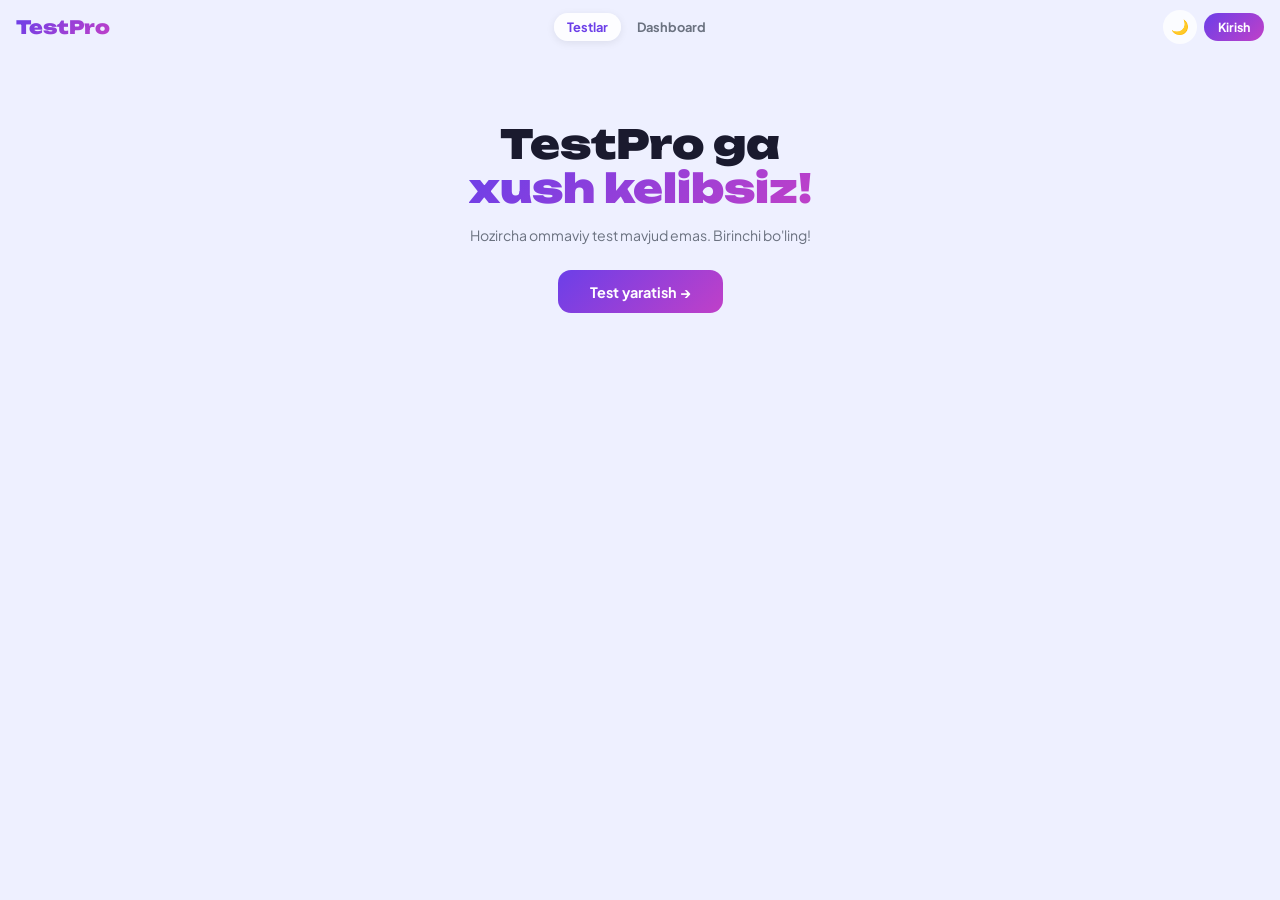
==== commit 52e8404a: "Add files via upload" ====
--- a/index.html
+++ b/index.html
@@ -18,7 +18,7 @@
 /* NAV */
 .nav{position:fixed;top:0;left:0;right:0;height:54px;z-index:500;
   display:flex;align-items:center;justify-content:space-between;padding:0 1rem;
-  background:var(--bg)}
+  background:var(--bg);backdrop-filter:blur(20px);}
 .logo{font-family:'Unbounded',sans-serif;font-size:1.15rem;font-weight:900;cursor:pointer;
   background:linear-gradient(135deg,var(--acc),var(--acc2));
   -webkit-background-clip:text;-webkit-text-fill-color:transparent;background-clip:text}
@@ -26,44 +26,49 @@
 .ntab{padding:.4rem .82rem;border-radius:99px;font-size:.8rem;font-weight:700;
   cursor:pointer;border:none;font-family:inherit;background:transparent;
   color:var(--text2);transition:all .2s}
-.ntab.on{background:rgba(255,255,255,.9);color:var(--acc);box-shadow:0 2px 8px rgba(0,0,0,.08)}
+.ntab.on{background:rgba(255,255,255,.9);color:var(--acc);
+  box-shadow:0 2px 8px rgba(0,0,0,.08)}
 [data-theme=dark] .ntab.on{background:rgba(255,255,255,.1)}
 .nav-r{display:flex;align-items:center;gap:.4rem}
 .ibtn{width:34px;height:34px;border-radius:99px;border:none;cursor:pointer;font-size:.9rem;
-  background:rgba(255,255,255,.8);display:flex;align-items:center;justify-content:center}
+  background:rgba(255,255,255,.8);display:flex;align-items:center;justify-content:center;transition:all .2s}
 [data-theme=dark] .ibtn{background:rgba(255,255,255,.1)}
 .lbtn{padding:.4rem .88rem;border-radius:99px;font-size:.78rem;font-weight:700;
   border:none;cursor:pointer;font-family:inherit;
-  background:linear-gradient(135deg,var(--acc),var(--acc2));color:#fff}
+  background:linear-gradient(135deg,var(--acc),var(--acc2));color:#fff;transition:all .2s}
+.lbtn:hover{transform:translateY(-1px);box-shadow:0 4px 14px rgba(108,63,232,.35)}
 
 /* PAGE */
 .page{padding:66px 0 3rem}
 
-/* GROUP */
+/* SUBJECT GROUP */
 .grp{margin-bottom:1.8rem}
 .grp-hdr{display:flex;align-items:center;justify-content:space-between;padding:0 1rem;margin-bottom:.75rem}
 .grp-l{display:flex;align-items:center;gap:.65rem}
-.grp-icon{width:46px;height:46px;border-radius:14px;background:rgba(255,255,255,.9);
+.grp-icon{width:46px;height:46px;border-radius:14px;
+  background:rgba(255,255,255,.9);
   box-shadow:0 2px 10px rgba(0,0,0,.07);
   display:flex;align-items:center;justify-content:center;font-size:1.55rem;flex-shrink:0}
 [data-theme=dark] .grp-icon{background:rgba(255,255,255,.1)}
-.grp-nm{font-size:.94rem;font-weight:800}
+.grp-nm{font-size:.94rem;font-weight:800;color:var(--text)}
 .grp-ct{font-size:.72rem;color:var(--text3);font-weight:600;margin-top:.05rem}
-.see-all{font-size:.78rem;font-weight:700;color:var(--acc);cursor:pointer;border:none;background:none;font-family:inherit}
+.see-all{font-size:.78rem;font-weight:700;color:var(--acc);cursor:pointer;border:none;
+  background:none;font-family:inherit;white-space:nowrap}
 
 /* SCROLL */
-.cards-row{display:flex;gap:.75rem;overflow-x:auto;padding:0 1rem .5rem;
+.scroll{display:flex;gap:.75rem;overflow-x:auto;padding:0 1rem .5rem;
   scroll-snap-type:x mandatory;-webkit-overflow-scrolling:touch}
-.cards-row::-webkit-scrollbar{display:none}
+.scroll::-webkit-scrollbar{display:none}
 
 /* CARD */
 .card{min-width:175px;max-width:175px;flex-shrink:0;scroll-snap-align:start;
   background:var(--card);border-radius:18px;padding:.9rem;
   border:1.5px solid var(--border);box-shadow:var(--shadow);
-  cursor:pointer;display:flex;flex-direction:column}
+  cursor:pointer;transition:transform .2s,box-shadow .2s;display:flex;flex-direction:column}
+.card:hover{transform:translateY(-3px);box-shadow:0 8px 24px rgba(108,63,232,.15)}
 .card-icon{width:46px;height:46px;border-radius:13px;background:var(--bg);
   display:flex;align-items:center;justify-content:center;font-size:1.45rem;margin-bottom:.6rem}
-.card-title{font-size:.85rem;font-weight:800;margin-bottom:.15rem;
+.card-title{font-size:.85rem;font-weight:800;color:var(--text);margin-bottom:.15rem;
   overflow:hidden;text-overflow:ellipsis;display:-webkit-box;
   -webkit-line-clamp:2;-webkit-box-orient:vertical;line-height:1.35}
 .card-author{font-size:.68rem;color:var(--text3);margin-bottom:.45rem;
@@ -72,11 +77,14 @@
 .ch{display:inline-flex;align-items:center;padding:.15rem .42rem;border-radius:99px;
   font-size:.64rem;font-weight:600;background:rgba(108,63,232,.07);color:var(--acc);
   border:1px solid rgba(108,63,232,.12)}
+[data-theme=dark] .ch{background:rgba(108,63,232,.2)}
 .card-btn{display:block;width:100%;padding:.6rem;border-radius:11px;border:none;
   cursor:pointer;background:linear-gradient(135deg,var(--acc),var(--acc2));color:#fff;
-  font-family:inherit;font-size:.8rem;font-weight:700;margin-top:auto}
-
-/* HERO */
+  font-family:inherit;font-size:.8rem;font-weight:700;text-align:center;
+  transition:all .2s;margin-top:auto}
+.card-btn:hover{box-shadow:0 4px 14px rgba(108,63,232,.35)}
+
+/* HERO (empty) */
 .hero{text-align:center;padding:3.5rem 1.5rem}
 .hero-h{font-family:'Unbounded',sans-serif;font-size:clamp(1.6rem,5vw,2.5rem);
   font-weight:900;line-height:1.1;margin-bottom:.85rem}
@@ -85,7 +93,8 @@
 .hero-p{font-size:.88rem;color:var(--text2);max-width:380px;margin:0 auto 1.5rem;line-height:1.6}
 .hero-btn{padding:.78rem 2rem;border-radius:13px;border:none;cursor:pointer;
   background:linear-gradient(135deg,var(--acc),var(--acc2));color:#fff;
-  font-family:inherit;font-size:.9rem;font-weight:700}
+  font-family:inherit;font-size:.9rem;font-weight:700;transition:all .22s}
+.hero-btn:hover{transform:translateY(-2px);box-shadow:0 8px 24px rgba(108,63,232,.35)}
 
 /* CTA */
 .cta{margin:1rem 1rem 0;background:linear-gradient(135deg,var(--acc),var(--acc2));
@@ -93,13 +102,15 @@
 .cta-h{font-family:'Unbounded',sans-serif;font-size:1.05rem;font-weight:900;color:#fff;margin-bottom:.5rem}
 .cta-p{font-size:.78rem;color:rgba(255,255,255,.82);margin-bottom:1rem}
 .cta-btn{padding:.65rem 1.6rem;border-radius:11px;border:none;cursor:pointer;
-  background:#fff;color:var(--acc);font-weight:800;font-size:.84rem;font-family:inherit}
+  background:#fff;color:var(--acc);font-weight:800;font-size:.84rem;font-family:inherit;transition:all .2s}
+.cta-btn:hover{transform:translateY(-1px);box-shadow:0 5px 16px rgba(0,0,0,.2)}
 
 /* LOADER */
 .sp{width:28px;height:28px;border:3px solid rgba(108,63,232,.15);border-top-color:var(--acc);
   border-radius:50%;animation:spin .7s linear infinite;margin:2.5rem auto}
 @keyframes spin{to{transform:rotate(360deg)}}
-.err{text-align:center;padding:1.5rem;color:#ef4444;font-size:.82rem;line-height:1.6}
+.emp{text-align:center;padding:2rem 1rem;color:var(--text3);font-size:.82rem}
+.err{text-align:center;padding:1.5rem;color:#ef4444;font-size:.82rem}
 </style>
 </head>
 <body>
@@ -137,102 +148,79 @@
 TH.set(TH.get());
 document.getElementById('tbtn').onclick=()=>TH.toggle();
 
-/* Auth */
 AuthHelpers.getCurrentUser().then(u=>{
   if(u){const b=document.getElementById('auth-btn');b.textContent='Dashboard';b.onclick=()=>goTo('dashboard.html');}
 }).catch(()=>{});
 
-const ICON={
-  'Ingliz tili':'🇬🇧','english':'🇬🇧',
-  'Koreys tili':'🇰🇷','korean':'🇰🇷',
-  'Rus tili':'🇷🇺','russian':'🇷🇺',
-  'Turk tili':'🇹🇷','turkish':'🇹🇷',
-  'Matematika':'🧮','math':'🧮',
-  'IT':'💻','it':'💻',
-  'Fan':'🔬','science':'🔬',
-  'Din':'📖','religion':'📖',
-  'Morphy':'♟️',
-  'other':'📚'
-};
-
-function esc(s){return String(s||'').replace(/&/g,'&amp;').replace(/</g,'&lt;').replace(/>/g,'&gt;');}
-
+/* Icons */
+const ICON={english:'🇬🇧',arabic:'🕌',russian:'🇷🇺',turkish:'🇹🇷',math:'🧮',it:'💻',science:'🔬',religion:'📖',other:'📚'};
+
+/* Load */
 (async()=>{
-  const wrap = document.getElementById('content');
-  try {
-    const tests = await DB.getPublicTests();
-    const pub = (tests||[]).filter(t => t.visibility === 'public');
+  const wrap=document.getElementById('content');
+  try{
+    const tests=await DB.getPublicTests();
+    const pub=tests.filter(t=>t.visibility==='public');
 
     if(!pub.length){
-      wrap.innerHTML = `<div class="hero">
+      wrap.innerHTML=`<div class="hero">
         <div class="hero-h">TestPro ga<br/><span>xush kelibsiz!</span></div>
-        <p class="hero-p">Hozircha ommaviy test mavjud emas.</p>
+        <p class="hero-p">Hozircha ommaviy test mavjud emas. Birinchi bo'ling!</p>
         <button class="hero-btn" onclick="goTo('login.html')">Test yaratish →</button>
       </div>`;
       return;
     }
 
-    /* Kategoriya bo'yicha guruhlash */
-    const grps = {};
-    pub.forEach(t => {
-      const k = t.category || t.subject || 'other';
-      if(!grps[k]) grps[k] = [];
-      grps[k].push(t);
-    });
-
-    wrap.innerHTML = '';
-
-    Object.entries(grps).forEach(([subj, arr]) => {
-      const icon = ICON[subj] || '📚';
-
-      /* Guruh wrapper */
-      const g = document.createElement('div');
-      g.className = 'grp';
-
-      /* Header */
-      const hdr = document.createElement('div');
-      hdr.className = 'grp-hdr';
-      hdr.innerHTML = `
-        <div class="grp-l">
-          <div class="grp-icon">${icon}</div>
-          <div>
-            <div class="grp-nm">${esc(subj)}</div>
-            <div class="grp-ct">${arr.length} ta test</div>
+    /* Group by subject */
+    const grps={};
+    pub.forEach(t=>{const k=t.category||t.subject||'other';if(!grps[k])grps[k]=[];grps[k].push(t);});
+
+    wrap.innerHTML='';
+    Object.entries(grps).forEach(([subj,arr])=>{
+      const sub=getSubject(subj);
+      const icon=ICON[subj]||getIco(subj)||'📚';
+
+      const g=document.createElement('div');
+      g.className='grp';
+      g.innerHTML=`
+        <div class="grp-hdr">
+          <div class="grp-l">
+            <div class="grp-icon">${icon}</div>
+            <div>
+              <div class="grp-nm">${esc(sub.label)}</div>
+              <div class="grp-ct">${arr.length} ta test</div>
+            </div>
           </div>
-        </div>`;
-      g.appendChild(hdr);
-
-      /* Cards row */
-      const row = document.createElement('div');
-      row.className = 'cards-row';
-
-      arr.forEach(t => {
-        const c = document.createElement('div');
-        c.className = 'card';
-        c.onclick = () => goTo('test.html?id=' + (t.id || t.test_id));
-        c.innerHTML = `
+          <button class="see-all">Barchasini ko'rish →</button>
+        </div>
+        <div class="scroll" id="sc-${subj}"></div>`;
+
+      const scroll=g.querySelector(`#sc-${subj}`);
+      arr.forEach(t=>{
+        const c=document.createElement('div');
+        c.className='card';
+        c.onclick=()=>goTo('test.html?id='+(t.test_id||t.id));
+        c.innerHTML=`
           <div class="card-icon">${icon}</div>
           <div class="card-title">${esc(t.title)}</div>
-          <div class="card-author">${esc(t.creator_name || t.authorName || 'Anonim')}</div>
+          <div class="card-author">${esc(t.creator_name||t.authorName||'Anonim')}</div>
           <div class="chips">
-            <span class="ch">📝 ${t.question_count || 0}</span>
-            <span class="ch">👁 ${t.solve_count || 0}</span>
-            ${t.time_limit ? `<span class="ch">⏱ ${t.time_limit}daq</span>` : ''}
-            ${t.avg_score ? `<span class="ch">⭐${Math.round(t.avg_score)}%</span>` : ''}
+            <span class="ch">📝 ${t.question_count||0}</span>
+            <span class="ch">👁 ${t.solve_count||0}</span>
+            ${t.time_limit?`<span class="ch">⏱ ${t.time_limit}daq</span>`:''}
+            ${t.avg_score?`<span class="ch">⭐${Math.round(t.avg_score)}%</span>`:''}
           </div>
           <button class="card-btn">Boshlash →</button>`;
-        row.appendChild(c);
+        scroll.appendChild(c);
       });
-
-      g.appendChild(row);
       wrap.appendChild(g);
     });
 
-    document.getElementById('cta').style.display = 'block';
-
-  } catch(e) {
-    console.error(e);
-    wrap.innerHTML = `<div class="err">❌ Xatolik: ${e.message}</div>`;
+    document.getElementById('cta').style.display='block';
+
+  }catch(e){
+    console.error('Index load error:',e);
+    wrap.innerHTML=`<div class="err">❌ Xatolik: ${e.message}</div>`;
   }
 })();
 </script>
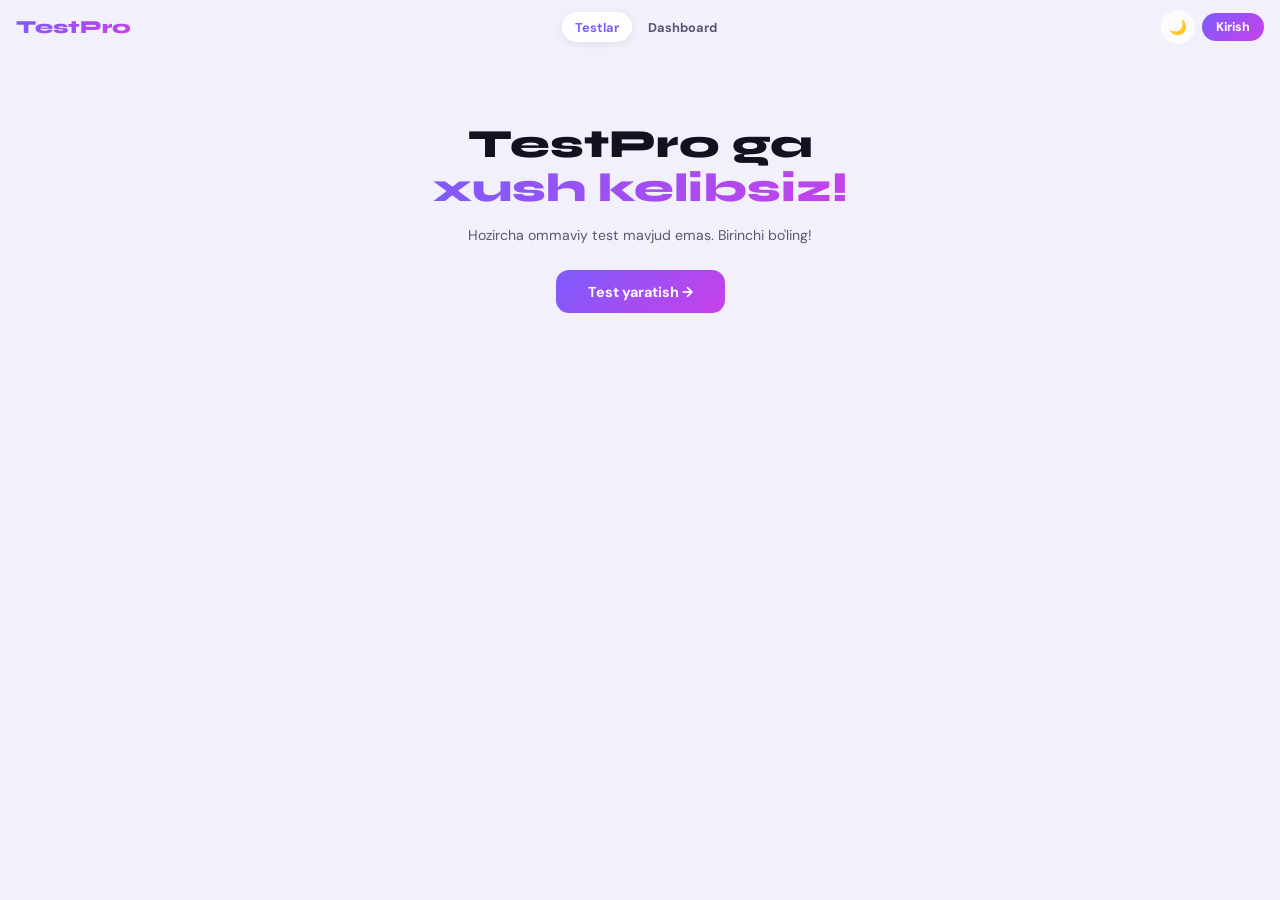
==== commit fa0e83b3: "Add files via upload" ====
--- a/index.html
+++ b/index.html
@@ -4,30 +4,28 @@
 <meta charset="UTF-8"/>
 <meta name="viewport" content="width=device-width,initial-scale=1.0"/>
 <title>TestPro</title>
-<link href="https://fonts.googleapis.com/css2?family=Plus+Jakarta+Sans:wght@400;500;600;700;800&family=Unbounded:wght@700;800;900&display=swap" rel="stylesheet"/>
+<link href="https://fonts.googleapis.com/css2?family=Syne:wght@400;600;700;800&family=DM+Sans:opsz,wght@9..40,400;9..40,500;9..40,600;9..40,700&display=swap" rel="stylesheet"/>
 <style>
 *{box-sizing:border-box;margin:0;padding:0;-webkit-tap-highlight-color:transparent}
 html{scroll-behavior:smooth}
-:root{--bg:#EEF0FF;--card:#fff;--text:#1a1a2e;--text2:#6b7280;--text3:#9ca3af;
-  --acc:#6C3FE8;--acc2:#C040C8;--border:rgba(108,63,232,.1);
-  --shadow:0 2px 12px rgba(108,63,232,.08)}
-[data-theme=dark]{--bg:#0d0820;--card:#140d28;--text:#e8e0ff;--text2:#9ca3af;--text3:#6b7280;
-  --border:rgba(108,63,232,.2);--shadow:0 2px 12px rgba(0,0,0,.3)}
-body{font-family:'Plus Jakarta Sans',sans-serif;min-height:100vh;background:var(--bg);color:var(--text);overflow-x:hidden}
+:root{--acc:#7C5CFC;--acc2:#C840E9;--acc-soft:rgba(124,92,252,0.12);--acc-glow:rgba(124,92,252,0.35);--bg:#F2F0FB;--bg-2:#E9E5F8;--card:rgba(255,255,255,0.75);--border:rgba(124,92,252,0.14);--border-2:rgba(0,0,0,0.07);--text:#13101F;--text2:#5B5674;--text3:#A09DC0;--navbar-bg:rgba(242,240,251,0.88);--shadow:0 8px 32px rgba(124,92,252,0.15);--shadow-lg:0 20px 60px rgba(124,92,252,0.22);--shadow-sm:0 3px 12px rgba(124,92,252,0.1);--grad:linear-gradient(135deg,#7C5CFC 0%,#C840E9 100%);--mesh:radial-gradient(ellipse at 20% 30%,rgba(124,92,252,0.08) 0%,transparent 55%),radial-gradient(ellipse at 80% 10%,rgba(200,64,233,0.07) 0%,transparent 50%);--r-xs:8px;--r-sm:12px;--r:18px;--r-lg:24px;--r-xl:32px;--green:#059669;--red:#ef4444;
+  --acc:#7C5CFC;--acc2:#C840E9;--border:rgba(124,92,252,.1);
+  --shadow:0 2px 12px rgba(124,92,252,.08)}
+[data-theme=dark]{--bg:#0C0A1A;--bg-2:#130E26;--card:rgba(22,16,42,0.8);--border:rgba(124,92,252,0.22);--border-2:rgba(255,255,255,0.07);--text:#EDE8FF;--text2:#8880B0;--text3:#4D4870;--navbar-bg:rgba(12,10,26,0.92);--shadow:0 8px 32px rgba(0,0,0,0.45);--acc-soft:rgba(124,92,252,0.18);
+  --border:rgba(124,92,252,.2);--shadow:0 2px 12px rgba(0,0,0,.3)}
+body{font-family:'DM Sans',sans-serif;min-height:100vh;background:var(--bg);color:var(--text);overflow-x:hidden}
 
 /* NAV */
 .nav{position:fixed;top:0;left:0;right:0;height:54px;z-index:500;
   display:flex;align-items:center;justify-content:space-between;padding:0 1rem;
-  background:var(--bg);backdrop-filter:blur(20px);}
-.logo{font-family:'Unbounded',sans-serif;font-size:1.15rem;font-weight:900;cursor:pointer;
+  background:var(--bg);backdrop-filter:blur(20px)}
+.logo{font-family:'Syne',sans-serif;font-size:1.15rem;font-weight:900;cursor:pointer;
   background:linear-gradient(135deg,var(--acc),var(--acc2));
   -webkit-background-clip:text;-webkit-text-fill-color:transparent;background-clip:text}
 .nav-mid{display:flex;align-items:center;gap:.2rem}
 .ntab{padding:.4rem .82rem;border-radius:99px;font-size:.8rem;font-weight:700;
-  cursor:pointer;border:none;font-family:inherit;background:transparent;
-  color:var(--text2);transition:all .2s}
-.ntab.on{background:rgba(255,255,255,.9);color:var(--acc);
-  box-shadow:0 2px 8px rgba(0,0,0,.08)}
+  cursor:pointer;border:none;font-family:inherit;background:transparent;color:var(--text2);transition:all .2s}
+.ntab.on{background:rgba(255,255,255,.9);color:var(--acc);box-shadow:0 2px 8px rgba(0,0,0,.08)}
 [data-theme=dark] .ntab.on{background:rgba(255,255,255,.1)}
 .nav-r{display:flex;align-items:center;gap:.4rem}
 .ibtn{width:34px;height:34px;border-radius:99px;border:none;cursor:pointer;font-size:.9rem;
@@ -36,26 +34,27 @@
 .lbtn{padding:.4rem .88rem;border-radius:99px;font-size:.78rem;font-weight:700;
   border:none;cursor:pointer;font-family:inherit;
   background:linear-gradient(135deg,var(--acc),var(--acc2));color:#fff;transition:all .2s}
-.lbtn:hover{transform:translateY(-1px);box-shadow:0 4px 14px rgba(108,63,232,.35)}
+.lbtn:hover{transform:translateY(-1px);box-shadow:0 4px 14px rgba(124,92,252,.35)}
 
 /* PAGE */
 .page{padding:66px 0 3rem}
 
-/* SUBJECT GROUP */
+/* GROUP */
 .grp{margin-bottom:1.8rem}
 .grp-hdr{display:flex;align-items:center;justify-content:space-between;padding:0 1rem;margin-bottom:.75rem}
 .grp-l{display:flex;align-items:center;gap:.65rem}
-.grp-icon{width:46px;height:46px;border-radius:14px;
-  background:rgba(255,255,255,.9);
+.grp-icon{width:46px;height:46px;border-radius:14px;background:rgba(255,255,255,.9);
   box-shadow:0 2px 10px rgba(0,0,0,.07);
   display:flex;align-items:center;justify-content:center;font-size:1.55rem;flex-shrink:0}
 [data-theme=dark] .grp-icon{background:rgba(255,255,255,.1)}
 .grp-nm{font-size:.94rem;font-weight:800;color:var(--text)}
 .grp-ct{font-size:.72rem;color:var(--text3);font-weight:600;margin-top:.05rem}
-.see-all{font-size:.78rem;font-weight:700;color:var(--acc);cursor:pointer;border:none;
-  background:none;font-family:inherit;white-space:nowrap}
-
-/* SCROLL */
+.see-all{font-size:.75rem;font-weight:700;color:var(--acc);cursor:pointer;border:none;
+  background:none;font-family:inherit;white-space:nowrap;padding:.28rem .7rem;
+  border-radius:99px;border:1.5px solid rgba(124,92,252,.25);transition:all .18s}
+.see-all:hover{background:rgba(124,92,252,.07)}
+
+/* SCROLL (card view) */
 .scroll{display:flex;gap:.75rem;overflow-x:auto;padding:0 1rem .5rem;
   scroll-snap-type:x mandatory;-webkit-overflow-scrolling:touch}
 .scroll::-webkit-scrollbar{display:none}
@@ -65,7 +64,7 @@
   background:var(--card);border-radius:18px;padding:.9rem;
   border:1.5px solid var(--border);box-shadow:var(--shadow);
   cursor:pointer;transition:transform .2s,box-shadow .2s;display:flex;flex-direction:column}
-.card:hover{transform:translateY(-3px);box-shadow:0 8px 24px rgba(108,63,232,.15)}
+.card:hover{transform:translateY(-3px);box-shadow:0 8px 24px rgba(124,92,252,.15)}
 .card-icon{width:46px;height:46px;border-radius:13px;background:var(--bg);
   display:flex;align-items:center;justify-content:center;font-size:1.45rem;margin-bottom:.6rem}
 .card-title{font-size:.85rem;font-weight:800;color:var(--text);margin-bottom:.15rem;
@@ -75,18 +74,40 @@
   overflow:hidden;text-overflow:ellipsis;white-space:nowrap}
 .chips{display:flex;gap:.28rem;flex-wrap:wrap;margin-bottom:.6rem}
 .ch{display:inline-flex;align-items:center;padding:.15rem .42rem;border-radius:99px;
-  font-size:.64rem;font-weight:600;background:rgba(108,63,232,.07);color:var(--acc);
-  border:1px solid rgba(108,63,232,.12)}
-[data-theme=dark] .ch{background:rgba(108,63,232,.2)}
+  font-size:.64rem;font-weight:600;background:rgba(124,92,252,.07);color:var(--acc);
+  border:1px solid rgba(124,92,252,.12)}
+[data-theme=dark] .ch{background:rgba(124,92,252,.2)}
 .card-btn{display:block;width:100%;padding:.6rem;border-radius:11px;border:none;
   cursor:pointer;background:linear-gradient(135deg,var(--acc),var(--acc2));color:#fff;
   font-family:inherit;font-size:.8rem;font-weight:700;text-align:center;
   transition:all .2s;margin-top:auto}
-.card-btn:hover{box-shadow:0 4px 14px rgba(108,63,232,.35)}
-
-/* HERO (empty) */
+.card-btn:hover{box-shadow:0 4px 14px rgba(124,92,252,.35)}
+
+/* LIST VIEW (barchasi bosilganda) */
+.list-view{padding:0 1rem}
+.li{background:var(--card);border:1.5px solid var(--border);border-radius:14px;
+  padding:.75rem .9rem;margin-bottom:.42rem;
+  display:flex;align-items:center;gap:.6rem;cursor:pointer;transition:all .18s}
+.li:hover{border-color:rgba(124,92,252,.3);transform:translateX(2px);box-shadow:0 3px 12px rgba(124,92,252,.1)}
+.li-ico{width:38px;height:38px;border-radius:11px;background:var(--bg);
+  display:flex;align-items:center;justify-content:center;font-size:1.2rem;flex-shrink:0}
+.li-info{flex:1;min-width:0}
+.li-nm{font-size:.84rem;font-weight:800;overflow:hidden;text-overflow:ellipsis;white-space:nowrap;margin-bottom:.1rem}
+.li-meta{font-size:.67rem;color:var(--text3);display:flex;gap:.35rem;flex-wrap:wrap}
+.li-btn{padding:.32rem .75rem;border-radius:9px;border:none;cursor:pointer;
+  background:linear-gradient(135deg,var(--acc),var(--acc2));color:#fff;
+  font-family:inherit;font-size:.72rem;font-weight:700;white-space:nowrap;flex-shrink:0}
+
+/* BACK BTN */
+.back-btn{display:flex;align-items:center;gap:.4rem;padding:.4rem .7rem;margin:0 1rem .8rem;
+  border-radius:10px;border:1.5px solid var(--border);background:var(--card);
+  cursor:pointer;font-size:.8rem;font-weight:700;color:var(--text2);
+  width:fit-content;transition:all .18s}
+.back-btn:hover{border-color:rgba(124,92,252,.3);color:var(--acc)}
+
+/* HERO */
 .hero{text-align:center;padding:3.5rem 1.5rem}
-.hero-h{font-family:'Unbounded',sans-serif;font-size:clamp(1.6rem,5vw,2.5rem);
+.hero-h{font-family:'Syne',sans-serif;font-size:clamp(1.6rem,5vw,2.5rem);
   font-weight:900;line-height:1.1;margin-bottom:.85rem}
 .hero-h span{background:linear-gradient(135deg,var(--acc),var(--acc2));
   -webkit-background-clip:text;-webkit-text-fill-color:transparent;background-clip:text}
@@ -94,19 +115,19 @@
 .hero-btn{padding:.78rem 2rem;border-radius:13px;border:none;cursor:pointer;
   background:linear-gradient(135deg,var(--acc),var(--acc2));color:#fff;
   font-family:inherit;font-size:.9rem;font-weight:700;transition:all .22s}
-.hero-btn:hover{transform:translateY(-2px);box-shadow:0 8px 24px rgba(108,63,232,.35)}
+.hero-btn:hover{transform:translateY(-2px);box-shadow:0 8px 24px rgba(124,92,252,.35)}
 
 /* CTA */
 .cta{margin:1rem 1rem 0;background:linear-gradient(135deg,var(--acc),var(--acc2));
   border-radius:20px;padding:1.5rem;text-align:center}
-.cta-h{font-family:'Unbounded',sans-serif;font-size:1.05rem;font-weight:900;color:#fff;margin-bottom:.5rem}
+.cta-h{font-family:'Syne',sans-serif;font-size:1.05rem;font-weight:900;color:#fff;margin-bottom:.5rem}
 .cta-p{font-size:.78rem;color:rgba(255,255,255,.82);margin-bottom:1rem}
 .cta-btn{padding:.65rem 1.6rem;border-radius:11px;border:none;cursor:pointer;
   background:#fff;color:var(--acc);font-weight:800;font-size:.84rem;font-family:inherit;transition:all .2s}
 .cta-btn:hover{transform:translateY(-1px);box-shadow:0 5px 16px rgba(0,0,0,.2)}
 
 /* LOADER */
-.sp{width:28px;height:28px;border:3px solid rgba(108,63,232,.15);border-top-color:var(--acc);
+.sp{width:28px;height:28px;border:3px solid rgba(124,92,252,.15);border-top-color:var(--acc);
   border-radius:50%;animation:spin .7s linear infinite;margin:2.5rem auto}
 @keyframes spin{to{transform:rotate(360deg)}}
 .emp{text-align:center;padding:2rem 1rem;color:var(--text3);font-size:.82rem}
@@ -138,7 +159,6 @@
 
 <script src="js/api.js"></script>
 <script>
-/* Theme */
 const TH={
   get(){return localStorage.getItem('tp_theme')||(matchMedia('(prefers-color-scheme:dark)').matches?'dark':'light')},
   set(t){document.documentElement.setAttribute('data-theme',t);localStorage.setItem('tp_theme',t);
@@ -152,15 +172,124 @@
   if(u){const b=document.getElementById('auth-btn');b.textContent='Dashboard';b.onclick=()=>goTo('dashboard.html');}
 }).catch(()=>{});
 
-/* Icons */
 const ICON={english:'🇬🇧',arabic:'🕌',russian:'🇷🇺',turkish:'🇹🇷',math:'🧮',it:'💻',science:'🔬',religion:'📖',other:'📚'};
 
-/* Load */
+/* ── Karta qurish ── */
+function buildCard(t, icon){
+  const c=document.createElement('div');
+  c.className='card';
+  c.onclick=()=>goTo('test.html?id='+(t.test_id||t.id));
+  c.innerHTML=`
+    <div class="card-icon">${icon}</div>
+    <div class="card-title">${esc(t.title)}</div>
+    <div class="card-author">${esc(t.creator_name||t.authorName||'Anonim')}</div>
+    <div class="chips">
+      <span class="ch">📝 ${t.question_count||0}</span>
+      <span class="ch">👁 ${t.solve_count||0}</span>
+      ${t.time_limit?`<span class="ch">⏱ ${t.time_limit}daq</span>`:''}
+      ${t.avg_score?`<span class="ch">⭐${Math.round(t.avg_score)}%</span>`:''}
+    </div>
+    <button class="card-btn">Boshlash →</button>`;
+  return c;
+}
+
+/* ── Ro'yxat elementi qurish ── */
+function buildListItem(t, icon){
+  const el=document.createElement('div');
+  el.className='li';
+  el.onclick=()=>goTo('test.html?id='+(t.test_id||t.id));
+  el.innerHTML=`
+    <div class="li-ico">${icon}</div>
+    <div class="li-info">
+      <div class="li-nm">${esc(t.title)}</div>
+      <div class="li-meta">
+        <span>📝 ${t.question_count||0}</span>
+        <span>👁 ${t.solve_count||0}</span>
+        ${t.avg_score?`<span>⭐${Math.round(t.avg_score)}%</span>`:''}
+        <span>${esc(t.creator_name||'Anonim')}</span>
+      </div>
+    </div>
+    <button class="li-btn" onclick="event.stopPropagation();goTo('test.html?id='+(this.dataset.id))">▶️</button>`;
+  el.querySelector('.li-btn').dataset.id=t.test_id||t.id;
+  return el;
+}
+
+/* ── Guruh listini ko'rsatish (barchasi bosilganda) ── */
+function showGroupList(subj, arr, icon, sub){
+  const wrap=document.getElementById('content');
+  document.getElementById('cta').style.display='none';
+  wrap.innerHTML='';
+
+  const back=document.createElement('button');
+  back.className='back-btn';
+  back.innerHTML='← Orqaga';
+  back.onclick=()=>renderGroups(window._allPub);
+  wrap.appendChild(back);
+
+  const hdr=document.createElement('div');
+  hdr.className='grp-hdr';
+  hdr.innerHTML=`
+    <div class="grp-l">
+      <div class="grp-icon">${icon}</div>
+      <div>
+        <div class="grp-nm">${esc(sub.label)}</div>
+        <div class="grp-ct">${arr.length} ta test</div>
+      </div>
+    </div>`;
+  wrap.appendChild(hdr);
+
+  const list=document.createElement('div');
+  list.className='list-view';
+  arr.forEach(t=>list.appendChild(buildListItem(t,icon)));
+  wrap.appendChild(list);
+}
+
+/* ── Asosiy guruhlar ko'rinishi ── */
+function renderGroups(pub){
+  const wrap=document.getElementById('content');
+  wrap.innerHTML='';
+  document.getElementById('cta').style.display='block';
+
+  const grps={};
+  pub.forEach(t=>{const k=t.category||t.subject||'other';if(!grps[k])grps[k]=[];grps[k].push(t);});
+
+  Object.entries(grps).forEach(([subj,arr])=>{
+    const sub=getSubject(subj);
+    const icon=ICON[subj]||getIco(subj)||'📚';
+
+    const g=document.createElement('div');
+    g.className='grp';
+
+    const hdr=document.createElement('div');
+    hdr.className='grp-hdr';
+    hdr.innerHTML=`
+      <div class="grp-l">
+        <div class="grp-icon">${icon}</div>
+        <div>
+          <div class="grp-nm">${esc(sub.label)}</div>
+          <div class="grp-ct">${arr.length} ta test</div>
+        </div>
+      </div>
+      <button class="see-all">Barchasi →</button>`;
+    hdr.querySelector('.see-all').onclick=()=>showGroupList(subj,arr,icon,sub);
+    g.appendChild(hdr);
+
+    const scroll=document.createElement('div');
+    scroll.className='scroll';
+    arr.forEach(t=>scroll.appendChild(buildCard(t,icon)));
+    g.appendChild(scroll);
+
+    wrap.appendChild(g);
+  });
+}
+
+/* ── Load ── */
 (async()=>{
   const wrap=document.getElementById('content');
   try{
     const tests=await DB.getPublicTests();
-    const pub=tests.filter(t=>t.visibility==='public');
+    const pub=(tests||[]).filter(t=>t.visibility==='public');
+    window._allPub=pub;
 
     if(!pub.length){
       wrap.innerHTML=`<div class="hero">
@@ -170,56 +299,8 @@
       </div>`;
       return;
     }
-
-    /* Group by subject */
-    const grps={};
-    pub.forEach(t=>{const k=t.category||t.subject||'other';if(!grps[k])grps[k]=[];grps[k].push(t);});
-
-    wrap.innerHTML='';
-    Object.entries(grps).forEach(([subj,arr])=>{
-      const sub=getSubject(subj);
-      const icon=ICON[subj]||getIco(subj)||'📚';
-
-      const g=document.createElement('div');
-      g.className='grp';
-      g.innerHTML=`
-        <div class="grp-hdr">
-          <div class="grp-l">
-            <div class="grp-icon">${icon}</div>
-            <div>
-              <div class="grp-nm">${esc(sub.label)}</div>
-              <div class="grp-ct">${arr.length} ta test</div>
-            </div>
-          </div>
-          <button class="see-all">Barchasini ko'rish →</button>
-        </div>
-        <div class="scroll" id="sc-${subj}"></div>`;
-
-      const scroll=g.querySelector(`#sc-${subj}`);
-      arr.forEach(t=>{
-        const c=document.createElement('div');
-        c.className='card';
-        c.onclick=()=>goTo('test.html?id='+(t.test_id||t.id));
-        c.innerHTML=`
-          <div class="card-icon">${icon}</div>
-          <div class="card-title">${esc(t.title)}</div>
-          <div class="card-author">${esc(t.creator_name||t.authorName||'Anonim')}</div>
-          <div class="chips">
-            <span class="ch">📝 ${t.question_count||0}</span>
-            <span class="ch">👁 ${t.solve_count||0}</span>
-            ${t.time_limit?`<span class="ch">⏱ ${t.time_limit}daq</span>`:''}
-            ${t.avg_score?`<span class="ch">⭐${Math.round(t.avg_score)}%</span>`:''}
-          </div>
-          <button class="card-btn">Boshlash →</button>`;
-        scroll.appendChild(c);
-      });
-      wrap.appendChild(g);
-    });
-
-    document.getElementById('cta').style.display='block';
-
+    renderGroups(pub);
   }catch(e){
-    console.error('Index load error:',e);
     wrap.innerHTML=`<div class="err">❌ Xatolik: ${e.message}</div>`;
   }
 })();
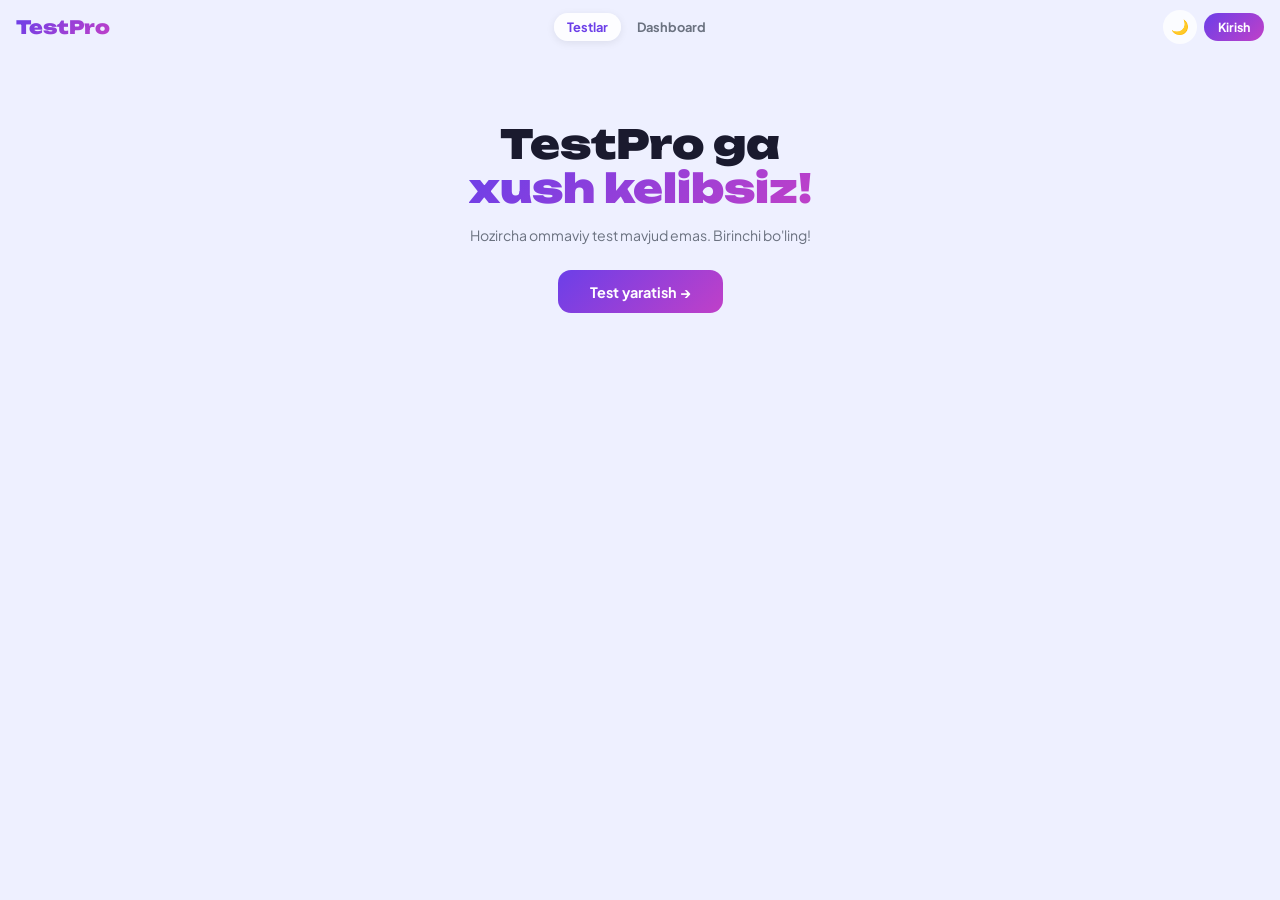
==== commit ebde3b99: "Add files via upload" ====
--- a/index.html
+++ b/index.html
@@ -4,22 +4,22 @@
 <meta charset="UTF-8"/>
 <meta name="viewport" content="width=device-width,initial-scale=1.0"/>
 <title>TestPro</title>
-<link href="https://fonts.googleapis.com/css2?family=Syne:wght@400;600;700;800&family=DM+Sans:opsz,wght@9..40,400;9..40,500;9..40,600;9..40,700&display=swap" rel="stylesheet"/>
+<link href="https://fonts.googleapis.com/css2?family=Plus+Jakarta+Sans:wght@400;500;600;700;800&family=Unbounded:wght@700;800;900&display=swap" rel="stylesheet"/>
 <style>
 *{box-sizing:border-box;margin:0;padding:0;-webkit-tap-highlight-color:transparent}
 html{scroll-behavior:smooth}
-:root{--acc:#7C5CFC;--acc2:#C840E9;--acc-soft:rgba(124,92,252,0.12);--acc-glow:rgba(124,92,252,0.35);--bg:#F2F0FB;--bg-2:#E9E5F8;--card:rgba(255,255,255,0.75);--border:rgba(124,92,252,0.14);--border-2:rgba(0,0,0,0.07);--text:#13101F;--text2:#5B5674;--text3:#A09DC0;--navbar-bg:rgba(242,240,251,0.88);--shadow:0 8px 32px rgba(124,92,252,0.15);--shadow-lg:0 20px 60px rgba(124,92,252,0.22);--shadow-sm:0 3px 12px rgba(124,92,252,0.1);--grad:linear-gradient(135deg,#7C5CFC 0%,#C840E9 100%);--mesh:radial-gradient(ellipse at 20% 30%,rgba(124,92,252,0.08) 0%,transparent 55%),radial-gradient(ellipse at 80% 10%,rgba(200,64,233,0.07) 0%,transparent 50%);--r-xs:8px;--r-sm:12px;--r:18px;--r-lg:24px;--r-xl:32px;--green:#059669;--red:#ef4444;
-  --acc:#7C5CFC;--acc2:#C840E9;--border:rgba(124,92,252,.1);
-  --shadow:0 2px 12px rgba(124,92,252,.08)}
-[data-theme=dark]{--bg:#0C0A1A;--bg-2:#130E26;--card:rgba(22,16,42,0.8);--border:rgba(124,92,252,0.22);--border-2:rgba(255,255,255,0.07);--text:#EDE8FF;--text2:#8880B0;--text3:#4D4870;--navbar-bg:rgba(12,10,26,0.92);--shadow:0 8px 32px rgba(0,0,0,0.45);--acc-soft:rgba(124,92,252,0.18);
-  --border:rgba(124,92,252,.2);--shadow:0 2px 12px rgba(0,0,0,.3)}
-body{font-family:'DM Sans',sans-serif;min-height:100vh;background:var(--bg);color:var(--text);overflow-x:hidden}
+:root{--bg:#EEF0FF;--card:#fff;--text:#1a1a2e;--text2:#6b7280;--text3:#9ca3af;
+  --acc:#6C3FE8;--acc2:#C040C8;--border:rgba(108,63,232,.1);
+  --shadow:0 2px 12px rgba(108,63,232,.08)}
+[data-theme=dark]{--bg:#0d0820;--card:#140d28;--text:#e8e0ff;--text2:#9ca3af;--text3:#6b7280;
+  --border:rgba(108,63,232,.2);--shadow:0 2px 12px rgba(0,0,0,.3)}
+body{font-family:'Plus Jakarta Sans',sans-serif;min-height:100vh;background:var(--bg);color:var(--text);overflow-x:hidden}
 
 /* NAV */
 .nav{position:fixed;top:0;left:0;right:0;height:54px;z-index:500;
   display:flex;align-items:center;justify-content:space-between;padding:0 1rem;
   background:var(--bg);backdrop-filter:blur(20px)}
-.logo{font-family:'Syne',sans-serif;font-size:1.15rem;font-weight:900;cursor:pointer;
+.logo{font-family:'Unbounded',sans-serif;font-size:1.15rem;font-weight:900;cursor:pointer;
   background:linear-gradient(135deg,var(--acc),var(--acc2));
   -webkit-background-clip:text;-webkit-text-fill-color:transparent;background-clip:text}
 .nav-mid{display:flex;align-items:center;gap:.2rem}
@@ -34,7 +34,7 @@
 .lbtn{padding:.4rem .88rem;border-radius:99px;font-size:.78rem;font-weight:700;
   border:none;cursor:pointer;font-family:inherit;
   background:linear-gradient(135deg,var(--acc),var(--acc2));color:#fff;transition:all .2s}
-.lbtn:hover{transform:translateY(-1px);box-shadow:0 4px 14px rgba(124,92,252,.35)}
+.lbtn:hover{transform:translateY(-1px);box-shadow:0 4px 14px rgba(108,63,232,.35)}
 
 /* PAGE */
 .page{padding:66px 0 3rem}
@@ -51,8 +51,8 @@
 .grp-ct{font-size:.72rem;color:var(--text3);font-weight:600;margin-top:.05rem}
 .see-all{font-size:.75rem;font-weight:700;color:var(--acc);cursor:pointer;border:none;
   background:none;font-family:inherit;white-space:nowrap;padding:.28rem .7rem;
-  border-radius:99px;border:1.5px solid rgba(124,92,252,.25);transition:all .18s}
-.see-all:hover{background:rgba(124,92,252,.07)}
+  border-radius:99px;border:1.5px solid rgba(108,63,232,.25);transition:all .18s}
+.see-all:hover{background:rgba(108,63,232,.07)}
 
 /* SCROLL (card view) */
 .scroll{display:flex;gap:.75rem;overflow-x:auto;padding:0 1rem .5rem;
@@ -64,7 +64,7 @@
   background:var(--card);border-radius:18px;padding:.9rem;
   border:1.5px solid var(--border);box-shadow:var(--shadow);
   cursor:pointer;transition:transform .2s,box-shadow .2s;display:flex;flex-direction:column}
-.card:hover{transform:translateY(-3px);box-shadow:0 8px 24px rgba(124,92,252,.15)}
+.card:hover{transform:translateY(-3px);box-shadow:0 8px 24px rgba(108,63,232,.15)}
 .card-icon{width:46px;height:46px;border-radius:13px;background:var(--bg);
   display:flex;align-items:center;justify-content:center;font-size:1.45rem;margin-bottom:.6rem}
 .card-title{font-size:.85rem;font-weight:800;color:var(--text);margin-bottom:.15rem;
@@ -74,21 +74,21 @@
   overflow:hidden;text-overflow:ellipsis;white-space:nowrap}
 .chips{display:flex;gap:.28rem;flex-wrap:wrap;margin-bottom:.6rem}
 .ch{display:inline-flex;align-items:center;padding:.15rem .42rem;border-radius:99px;
-  font-size:.64rem;font-weight:600;background:rgba(124,92,252,.07);color:var(--acc);
-  border:1px solid rgba(124,92,252,.12)}
-[data-theme=dark] .ch{background:rgba(124,92,252,.2)}
+  font-size:.64rem;font-weight:600;background:rgba(108,63,232,.07);color:var(--acc);
+  border:1px solid rgba(108,63,232,.12)}
+[data-theme=dark] .ch{background:rgba(108,63,232,.2)}
 .card-btn{display:block;width:100%;padding:.6rem;border-radius:11px;border:none;
   cursor:pointer;background:linear-gradient(135deg,var(--acc),var(--acc2));color:#fff;
   font-family:inherit;font-size:.8rem;font-weight:700;text-align:center;
   transition:all .2s;margin-top:auto}
-.card-btn:hover{box-shadow:0 4px 14px rgba(124,92,252,.35)}
+.card-btn:hover{box-shadow:0 4px 14px rgba(108,63,232,.35)}
 
 /* LIST VIEW (barchasi bosilganda) */
 .list-view{padding:0 1rem}
 .li{background:var(--card);border:1.5px solid var(--border);border-radius:14px;
   padding:.75rem .9rem;margin-bottom:.42rem;
   display:flex;align-items:center;gap:.6rem;cursor:pointer;transition:all .18s}
-.li:hover{border-color:rgba(124,92,252,.3);transform:translateX(2px);box-shadow:0 3px 12px rgba(124,92,252,.1)}
+.li:hover{border-color:rgba(108,63,232,.3);transform:translateX(2px);box-shadow:0 3px 12px rgba(108,63,232,.1)}
 .li-ico{width:38px;height:38px;border-radius:11px;background:var(--bg);
   display:flex;align-items:center;justify-content:center;font-size:1.2rem;flex-shrink:0}
 .li-info{flex:1;min-width:0}
@@ -103,11 +103,11 @@
   border-radius:10px;border:1.5px solid var(--border);background:var(--card);
   cursor:pointer;font-size:.8rem;font-weight:700;color:var(--text2);
   width:fit-content;transition:all .18s}
-.back-btn:hover{border-color:rgba(124,92,252,.3);color:var(--acc)}
+.back-btn:hover{border-color:rgba(108,63,232,.3);color:var(--acc)}
 
 /* HERO */
 .hero{text-align:center;padding:3.5rem 1.5rem}
-.hero-h{font-family:'Syne',sans-serif;font-size:clamp(1.6rem,5vw,2.5rem);
+.hero-h{font-family:'Unbounded',sans-serif;font-size:clamp(1.6rem,5vw,2.5rem);
   font-weight:900;line-height:1.1;margin-bottom:.85rem}
 .hero-h span{background:linear-gradient(135deg,var(--acc),var(--acc2));
   -webkit-background-clip:text;-webkit-text-fill-color:transparent;background-clip:text}
@@ -115,19 +115,19 @@
 .hero-btn{padding:.78rem 2rem;border-radius:13px;border:none;cursor:pointer;
   background:linear-gradient(135deg,var(--acc),var(--acc2));color:#fff;
   font-family:inherit;font-size:.9rem;font-weight:700;transition:all .22s}
-.hero-btn:hover{transform:translateY(-2px);box-shadow:0 8px 24px rgba(124,92,252,.35)}
+.hero-btn:hover{transform:translateY(-2px);box-shadow:0 8px 24px rgba(108,63,232,.35)}
 
 /* CTA */
 .cta{margin:1rem 1rem 0;background:linear-gradient(135deg,var(--acc),var(--acc2));
   border-radius:20px;padding:1.5rem;text-align:center}
-.cta-h{font-family:'Syne',sans-serif;font-size:1.05rem;font-weight:900;color:#fff;margin-bottom:.5rem}
+.cta-h{font-family:'Unbounded',sans-serif;font-size:1.05rem;font-weight:900;color:#fff;margin-bottom:.5rem}
 .cta-p{font-size:.78rem;color:rgba(255,255,255,.82);margin-bottom:1rem}
 .cta-btn{padding:.65rem 1.6rem;border-radius:11px;border:none;cursor:pointer;
   background:#fff;color:var(--acc);font-weight:800;font-size:.84rem;font-family:inherit;transition:all .2s}
 .cta-btn:hover{transform:translateY(-1px);box-shadow:0 5px 16px rgba(0,0,0,.2)}
 
 /* LOADER */
-.sp{width:28px;height:28px;border:3px solid rgba(124,92,252,.15);border-top-color:var(--acc);
+.sp{width:28px;height:28px;border:3px solid rgba(108,63,232,.15);border-top-color:var(--acc);
   border-radius:50%;animation:spin .7s linear infinite;margin:2.5rem auto}
 @keyframes spin{to{transform:rotate(360deg)}}
 .emp{text-align:center;padding:2rem 1rem;color:var(--text3);font-size:.82rem}
